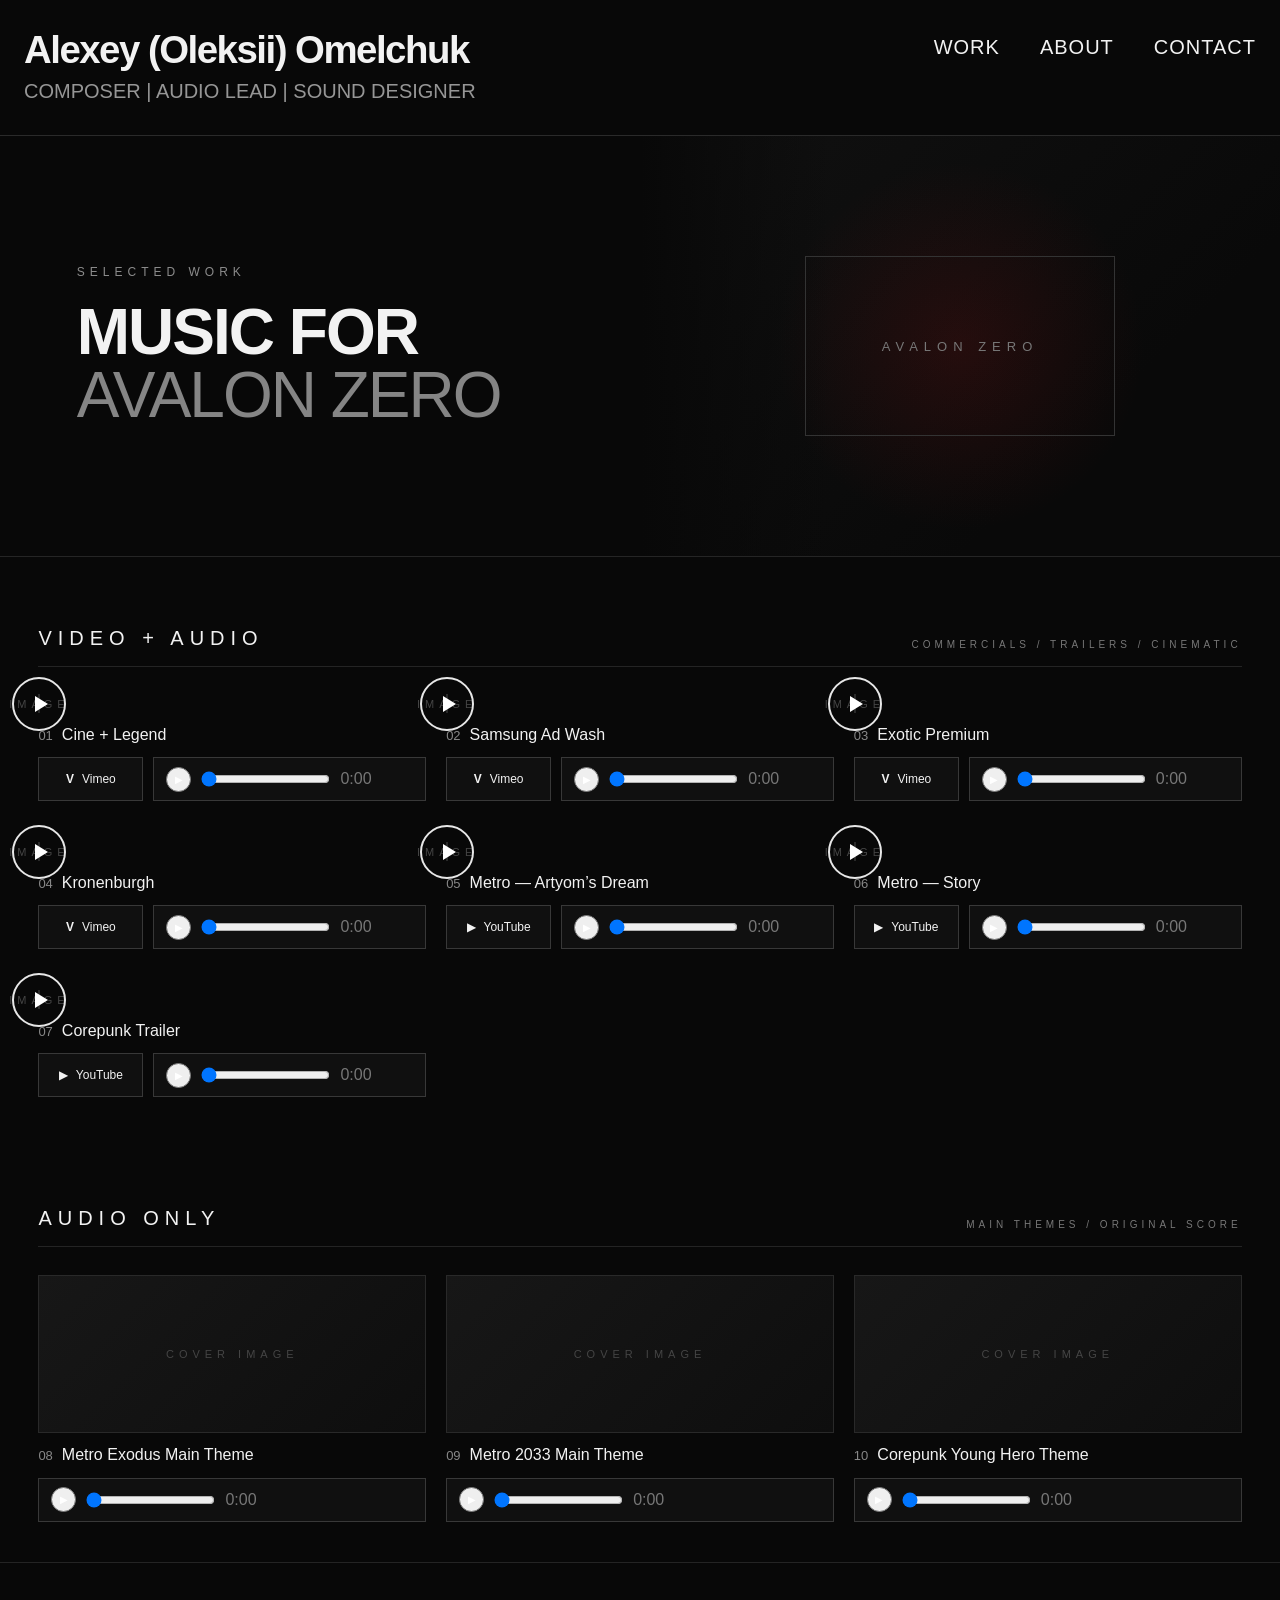
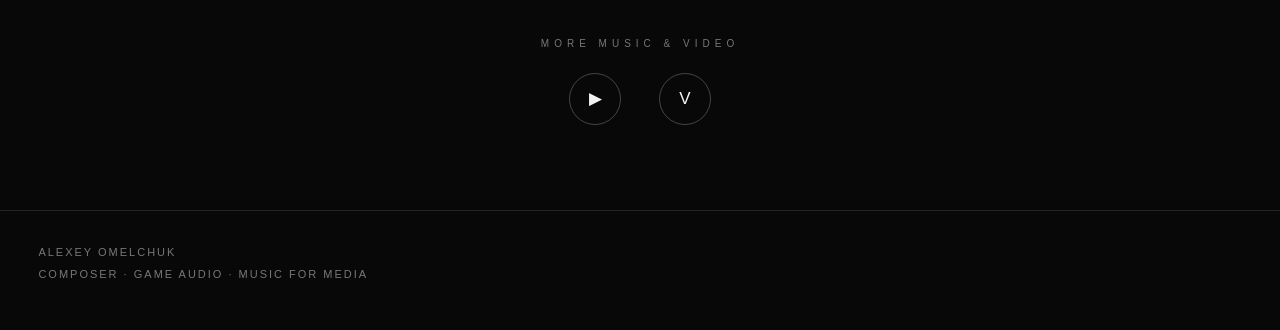
==== avalon.html @ 335d112b "Add footer styles to avalon.html" ====
<!DOCTYPE html>
<html lang="en">
<head>
  <meta charset="UTF-8">
  <meta name="viewport" content="width=device-width, initial-scale=1.0">

  <title>Music for Avalon Zero | Alexey (Oleksii) Omelchuk</title>

  <style>
    * {
      box-sizing: border-box;
      margin: 0;
      padding: 0;
    }

    body {
      background: #080808;
      color: #f2f2f2;
      font-family: Arial, Helvetica, sans-serif;
    }

    a {
      color: inherit;
      text-decoration: none;
    }

    /* HEADER */

    .site-header {
      min-height: 136px;
      padding: 28px 24px 24px;
      border-bottom: 1px solid #2a2a2a;
      display: flex;
      justify-content: space-between;
      align-items: flex-start;
    }

    .name {
      font-size: clamp(30px, 3vw, 48px);
      font-weight: 700;
      letter-spacing: -1.5px;
    }

    .role {
      margin-top: 8px;
      color: #969696;
      font-size: 20px;
    }

    .nav {
      display: flex;
      gap: 40px;
      padding-top: 8px;
      font-size: 20px;
      letter-spacing: 1px;
    }

    .nav a:hover {
      opacity: .65;
    }

    /* HERO */

    .hero {
      min-height: 420px;
      border-bottom: 1px solid #252525;
      display: grid;
      grid-template-columns: 1fr 1fr;
      position: relative;
      overflow: hidden;
    }

    .hero-copy {
      padding: 90px 6vw;
      display: flex;
      flex-direction: column;
      justify-content: center;
      z-index: 2;
    }

    .eyebrow {
      color: #8c8c8c;
      font-size: 12px;
      letter-spacing: 5px;
      margin-bottom: 22px;
      text-transform: uppercase;
    }

    .hero h1 {
      font-size: clamp(42px, 5vw, 76px);
      line-height: .98;
      letter-spacing: -2px;
      font-weight: 600;
    }

    .hero h1 span {
      color: #858585;
      font-weight: 400;
    }

    .hero-art {
      min-height: 420px;
      display: flex;
      align-items: center;
      justify-content: center;
      position: relative;
      background:
        radial-gradient(circle at center, rgba(130,20,20,.22), transparent 48%),
        linear-gradient(135deg, #111 0%, #090909 70%);
    }

    .hero-art::after {
      content: "";
      position: absolute;
      inset: 0;
      background: linear-gradient(90deg, #080808 0%, transparent 30%);
      pointer-events: none;
    }

    .logo-placeholder {
      position: relative;
      z-index: 2;
      width: 310px;
      height: 180px;
      border: 1px solid #333;
      display: flex;
      align-items: center;
      justify-content: center;
      color: #777;
      letter-spacing: 6px;
      font-size: 13px;
    }

    /* CONTENT */

    .section {
      padding: 70px 3vw 40px;
    }

    .section-heading {
      display: flex;
      justify-content: space-between;
      align-items: flex-end;
      margin-bottom: 28px;
      border-bottom: 1px solid #242424;
      padding-bottom: 16px;
    }

    .section-heading h2 {
      font-size: 20px;
      font-weight: 400;
      letter-spacing: 6px;
      text-transform: uppercase;
    }

    .section-heading span {
      color: #777;
      font-size: 10px;
      letter-spacing: 4px;
      text-transform: uppercase;
    }

    .grid {
      display: grid;
      grid-template-columns: repeat(3, minmax(0, 1fr));
      gap: 42px 20px;
    }

    .card {
      min-width: 0;
    }

    .thumb {
      aspect-ratio: 16 / 7;
      background:
        linear-gradient(135deg, #171717, #0e0e0e);
      border: 1px solid #292929;
      position: relative;
      overflow: hidden;
    }

    .thumb::before {
      content: "IMAGE";
      position: absolute;
      inset: 0;
      display: flex;
      align-items: center;
      justify-content: center;
      color: #454545;
      letter-spacing: 5px;
      font-size: 11px;
    }

    .play {
      width: 54px;
      height: 54px;
      border: 2px solid rgba(255,255,255,.9);
      border-radius: 50%;
      position: absolute;
      left: 50%;
      top: 50%;
      transform: translate(-50%, -50%);
      display: flex;
      align-items: center;
      justify-content: center;
      z-index: 2;
    }

    .play::after {
      content: "";
      border-left: 13px solid white;
      border-top: 8px solid transparent;
      border-bottom: 8px solid transparent;
      margin-left: 4px;
    }

    .card-title {
      margin-top: 13px;
      font-size: 16px;
      font-weight: 500;
    }

    .number {
      color: #888;
      margin-right: 9px;
      font-size: 13px;
    }

    .media-row {
      margin-top: 13px;
      display: grid;
      grid-template-columns: 105px 1fr;
      gap: 10px;
    }

    .video-button,
    .audio-player {
      height: 44px;
      border: 1px solid #383838;
      background: #101010;
      display: flex;
      align-items: center;
    }

    .video-button {
      justify-content: center;
      font-size: 12px;
      transition: .2s;
    }

    .video-button:hover {
      background: #181818;
    }

    .video-button.youtube::before {
      content: "▶";
      margin-right: 8px;
    }

    .video-button.vimeo::before {
      content: "V";
      margin-right: 8px;
      font-weight: 700;
    }

    .audio-player {
      padding: 0 12px;
      gap: 10px;
      color: #777;
    }

    .audio-play {
      width: 25px;
      height: 25px;
      border: 1px solid #777;
      border-radius: 50%;
      display: flex;
      align-items: center;
      justify-content: center;
      color: white;
      font-size: 10px;
      flex: 0 0 auto;
    }

    .audio-line {
      height: 2px;
      background: #3c3c3c;
      flex: 1;
    }

    /* AUDIO ONLY */

    .audio-grid .thumb {
      aspect-ratio: 16 / 6.5;
    }

    .audio-grid .thumb::before {
      content: "COVER IMAGE";
    }

    .audio-grid .audio-player {
      margin-top: 14px;
      width: 100%;
    }

    /* SOCIAL */

    .social {
      padding: 75px 20px 85px;
      text-align: center;
      border-top: 1px solid #242424;
    }

    .social-title {
      color: #777;
      text-transform: uppercase;
      letter-spacing: 5px;
      font-size: 10px;
      margin-bottom: 24px;
    }

    .social-icons {
      display: flex;
      justify-content: center;
      gap: 38px;
    }

    .social-icons a {
      width: 52px;
      height: 52px;
      border: 1px solid #444;
      border-radius: 50%;
      display: flex;
      justify-content: center;
      align-items: center;
      font-size: 17px;
      transition: .2s;
    }

    .social-icons a:hover {
      background: #eee;
      color: #080808;
    }

    /* FOOTER */

    footer {
      border-top: 1px solid #242424;
      padding: 30px 3vw 45px;
      display: flex;
      justify-content: space-between;
      color: #777;
      font-size: 11px;
      letter-spacing: 2px;
    }

    /* RESPONSIVE */

    @media (max-width: 900px) {
      .site-header {
        display: block;
      }

      .nav {
        margin-top: 25px;
        gap: 25px;
        font-size: 15px;
      }

      .hero {
        grid-template-columns: 1fr;
      }

      .hero-copy {
        padding: 70px 6vw 30px;
      }

      .hero-art {
        min-height: 260px;
      }

      .grid {
        grid-template-columns: repeat(2, 1fr);
      }
    }

    @media (max-width: 600px) {
      .role {
        font-size: 15px;
      }

      .nav {
        flex-wrap: wrap;
      }

      .grid {
        grid-template-columns: 1fr;
      }

      .section {
        padding-left: 20px;
        padding-right: 20px;
      }

      .section-heading span {
        display: none;
      }

      footer {
        display: block;
        line-height: 2;
      }
    }
        footer {
      display: block;
      line-height: 2;
    }

    }

/* СЮДИ ВСТАВЛЯЄМО НОВИЙ CSS */

</style>
</head>
  </style>
</head>

<body>

<header class="site-header">
  <div>
    <div class="name">Alexey (Oleksii) Omelchuk</div>
    <div class="role">COMPOSER | AUDIO LEAD | SOUND DESIGNER</div>
  </div>

  <nav class="nav">
    <a href="index.html">WORK</a>
    <a href="index.html#about">ABOUT</a>
    <a href="contact.html">CONTACT</a>
  </nav>
</header>


<section class="hero">

  <div class="hero-copy">
    <div class="eyebrow">Selected Work</div>

    <h1>
      MUSIC FOR<br>
      <span>AVALON ZERO</span>
    </h1>
  </div>

  <div class="hero-art">
    <!-- Later we will replace this with the real Avalon Zero logo -->
    <div class="logo-placeholder">
      AVALON ZERO
    </div>
  </div>

</section>

<!-- VIDEO + AUDIO -->

<section class="section">

  <div class="section-heading">
    <h2>Video + Audio</h2>
    <span>Commercials / Trailers / Cinematic</span>
  </div>

  <div class="grid">

    <!-- 01 CINE + LEGEND -->
    <article class="card">
      <a class="thumb video-thumb"
         href="https://vimeo.com/1217267365"
         target="_blank"
         rel="noopener">
        <div class="play"></div>
      </a>

      <div class="card-title">
        <span class="number">01</span>Cine + Legend
      </div>

      <div class="media-row">
        <a class="video-button vimeo"
           href="https://vimeo.com/1217267365"
           target="_blank"
           rel="noopener">Vimeo</a>

        <div class="audio-player">
          <button class="audio-play" type="button">▶</button>
          <input class="audio-progress" type="range" min="0" max="100" value="0">
          <span class="audio-time">0:00</span>
          <audio preload="metadata" src="audio/avalon/01.track_cine.mp3"></audio>
        </div>
      </div>
    </article>


    <!-- 02 SAMSUNG -->
    <article class="card">
      <a class="thumb video-thumb"
         href="https://vimeo.com/1217275455"
         target="_blank"
         rel="noopener">
        <div class="play"></div>
      </a>

      <div class="card-title">
        <span class="number">02</span>Samsung Ad Wash
      </div>

      <div class="media-row">
        <a class="video-button vimeo"
           href="https://vimeo.com/1217275455"
           target="_blank"
           rel="noopener">Vimeo</a>

        <div class="audio-player">
          <button class="audio-play" type="button">▶</button>
          <input class="audio-progress" type="range" min="0" max="100" value="0">
          <span class="audio-time">0:00</span>
          <audio preload="metadata" src="audio/avalon/02.track_samsung.mp3"></audio>
        </div>
      </div>
    </article>


    <!-- 03 EXOTIC PREMIUM -->
    <article class="card">
      <a class="thumb video-thumb"
         href="https://vimeo.com/1217243130"
         target="_blank"
         rel="noopener">
        <div class="play"></div>
      </a>

      <div class="card-title">
        <span class="number">03</span>Exotic Premium
      </div>

      <div class="media-row">
        <a class="video-button vimeo"
           href="https://vimeo.com/1217243130"
           target="_blank"
           rel="noopener">Vimeo</a>

        <div class="audio-player">
          <button class="audio-play" type="button">▶</button>
          <input class="audio-progress" type="range" min="0" max="100" value="0">
          <span class="audio-time">0:00</span>
          <audio preload="metadata" src="audio/avalon/03.track_exotic.mp3"></audio>
        </div>
      </div>
    </article>


    <!-- 04 KRONENBURGH -->
    <article class="card">
      <a class="thumb video-thumb"
         href="https://vimeo.com/1217111964"
         target="_blank"
         rel="noopener">
        <div class="play"></div>
      </a>

      <div class="card-title">
        <span class="number">04</span>Kronenburgh
      </div>

      <div class="media-row">
        <a class="video-button vimeo"
           href="https://vimeo.com/1217111964"
           target="_blank"
           rel="noopener">Vimeo</a>

        <div class="audio-player">
          <button class="audio-play" type="button">▶</button>
          <input class="audio-progress" type="range" min="0" max="100" value="0">
          <span class="audio-time">0:00</span>
          <audio preload="metadata" src="audio/avalon/04.track_kronenburgh.mp3"></audio>
        </div>
      </div>
    </article>


    <!-- 05 ARTYOM'S DREAM -->
    <article class="card">
      <a class="thumb video-thumb"
         href="https://youtu.be/Mn10KuNiDJM"
         target="_blank"
         rel="noopener">
        <div class="play"></div>
      </a>

      <div class="card-title">
        <span class="number">05</span>Metro — Artyom’s Dream
      </div>

      <div class="media-row">
        <a class="video-button youtube"
           href="https://youtu.be/Mn10KuNiDJM"
           target="_blank"
           rel="noopener">YouTube</a>

        <div class="audio-player">
          <button class="audio-play" type="button">▶</button>
          <input class="audio-progress" type="range" min="0" max="100" value="0">
          <span class="audio-time">0:00</span>
          <audio preload="metadata" src="audio/avalon/05.track_atryom.mp3"></audio>
        </div>
      </div>
    </article>


    <!-- 06 METRO STORY -->
    <article class="card">
      <a class="thumb video-thumb"
         href="https://youtu.be/ITsyel3oxEQ"
         target="_blank"
         rel="noopener">
        <div class="play"></div>
      </a>

      <div class="card-title">
        <span class="number">06</span>Metro — Story
      </div>

      <div class="media-row">
        <a class="video-button youtube"
           href="https://youtu.be/ITsyel3oxEQ"
           target="_blank"
           rel="noopener">YouTube</a>

        <div class="audio-player">
          <button class="audio-play" type="button">▶</button>
          <input class="audio-progress" type="range" min="0" max="100" value="0">
          <span class="audio-time">0:00</span>
          <audio preload="metadata" src="audio/avalon/06.track_metro_story.mp3"></audio>
        </div>
      </div>
    </article>


    <!-- 07 COREPUNK TRAILER -->
    <article class="card">
      <a class="thumb video-thumb"
         href="https://youtu.be/YfU1oCasTOw"
         target="_blank"
         rel="noopener">
        <div class="play"></div>
      </a>

      <div class="card-title">
        <span class="number">07</span>Corepunk Trailer
      </div>

      <div class="media-row">
        <a class="video-button youtube"
           href="https://youtu.be/YfU1oCasTOw"
           target="_blank"
           rel="noopener">YouTube</a>

        <div class="audio-player">
          <button class="audio-play" type="button">▶</button>
          <input class="audio-progress" type="range" min="0" max="100" value="0">
          <span class="audio-time">0:00</span>
          <audio preload="metadata" src="audio/avalon/07.track_corepunk_trailer.mp3"></audio>
        </div>
      </div>
    </article>

  </div>
</section>


<!-- AUDIO ONLY -->

<section class="section">

  <div class="section-heading">
    <h2>Audio Only</h2>
    <span>Main Themes / Original Score</span>
  </div>

  <div class="grid audio-grid">

    <!-- 08 -->
    <article class="card">
      <div class="thumb"></div>

      <div class="card-title">
        <span class="number">08</span>Metro Exodus Main Theme
      </div>

      <div class="audio-player">
        <button class="audio-play" type="button">▶</button>
        <input class="audio-progress" type="range" min="0" max="100" value="0">
        <span class="audio-time">0:00</span>
        <audio preload="metadata" src="audio/avalon/08.track_exodus.mp3"></audio>
      </div>
    </article>


    <!-- 09 -->
    <article class="card">
      <div class="thumb"></div>

      <div class="card-title">
        <span class="number">09</span>Metro 2033 Main Theme
      </div>

      <div class="audio-player">
        <button class="audio-play" type="button">▶</button>
        <input class="audio-progress" type="range" min="0" max="100" value="0">
        <span class="audio-time">0:00</span>
        <audio preload="metadata" src="audio/avalon/09.track_2033.mp3"></audio>
      </div>
    </article>


    <!-- 10 -->
    <article class="card">
      <div class="thumb"></div>

      <div class="card-title">
        <span class="number">10</span>Corepunk Young Hero Theme
      </div>

      <div class="audio-player">
        <button class="audio-play" type="button">▶</button>
        <input class="audio-progress" type="range" min="0" max="100" value="0">
        <span class="audio-time">0:00</span>
        <audio preload="metadata" src="audio/avalon/10.track_theme.mp3"></audio>
      </div>
    </article>

  </div>
</section>
  
<!-- YOUTUBE + VIMEO -->

<section class="social">

  <div class="social-title">
    More Music & Video
  </div>

  <div class="social-icons">

    <!-- Later replace # with Alexey's YouTube URL -->
    <a href="#" aria-label="YouTube" title="YouTube">
      ▶
    </a>

    <!-- Later replace # with Alexey's Vimeo URL -->
    <a href="#" aria-label="Vimeo" title="Vimeo">
      V
    </a>

  </div>

</section>


<footer>
  <div>ALEXEY OMELCHUK</div>
  <div>COMPOSER · GAME AUDIO · MUSIC FOR MEDIA</div>
</footer>

</body>
</html>
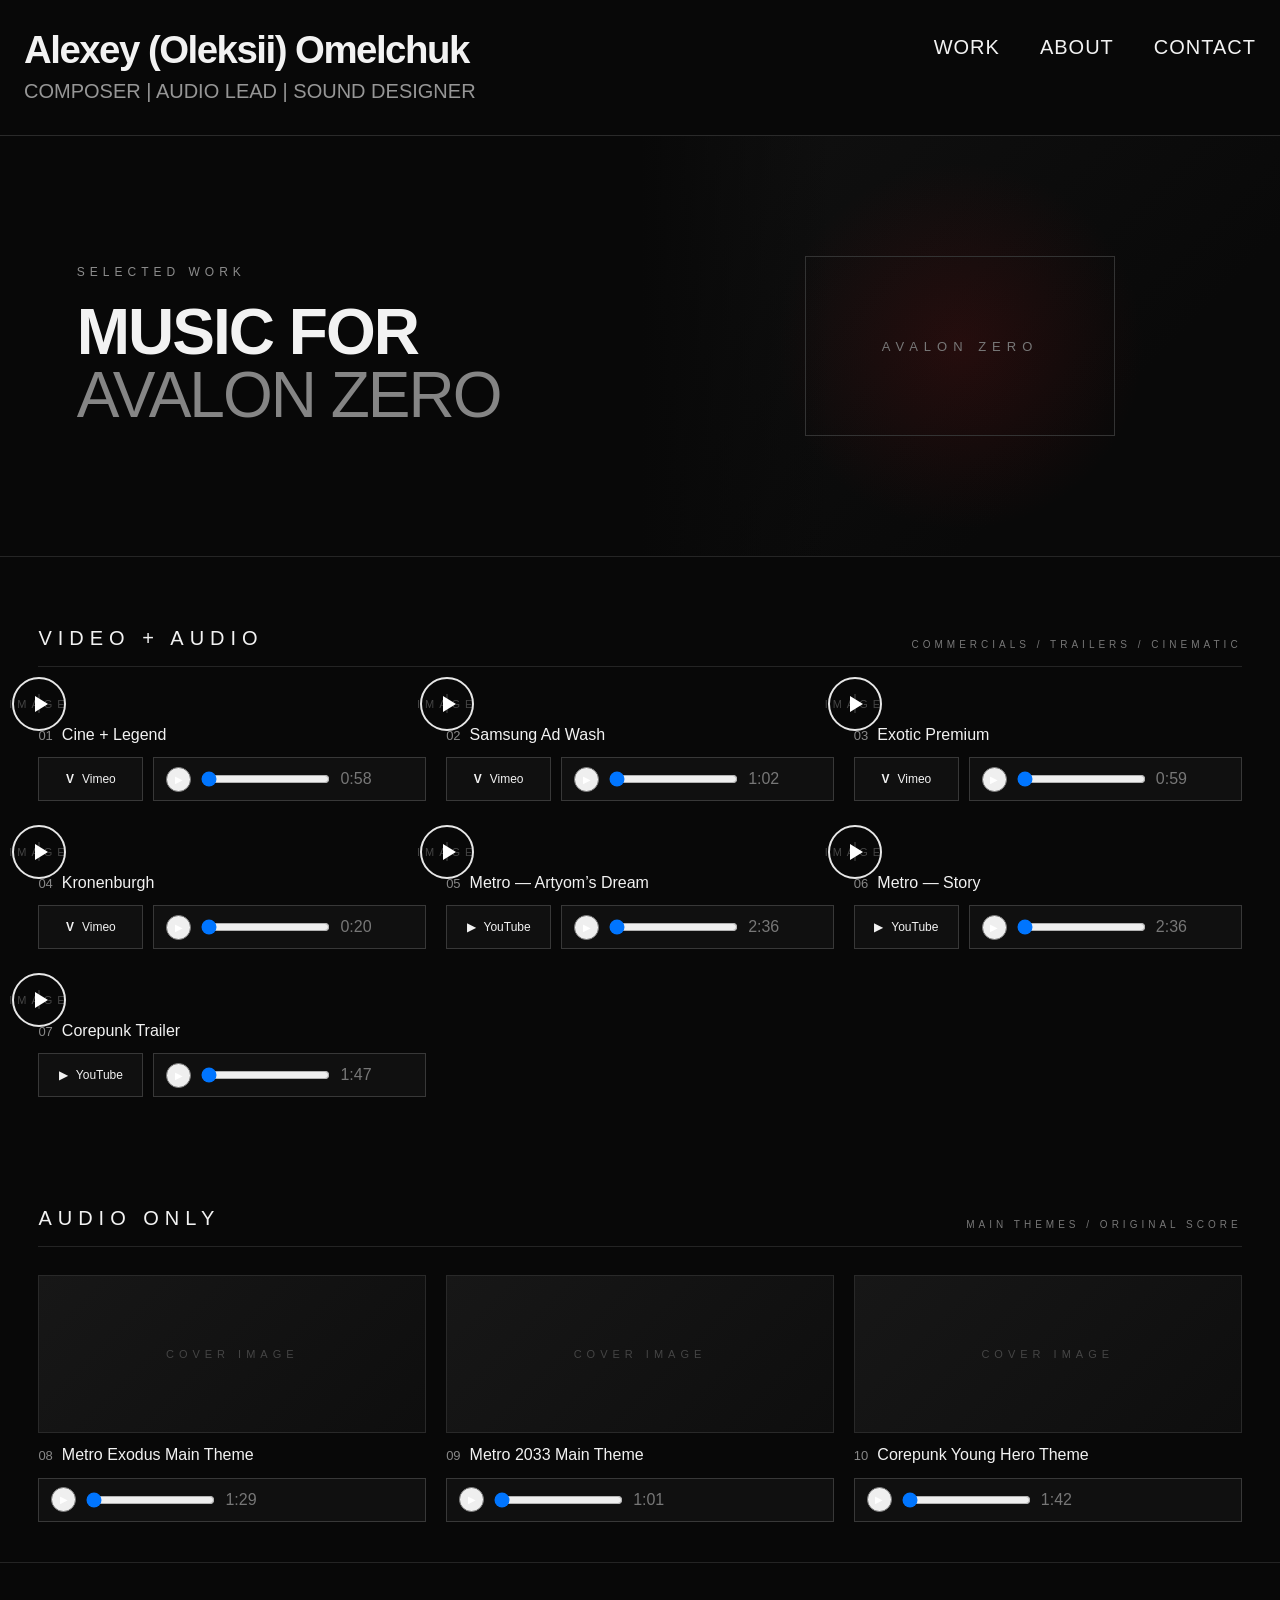
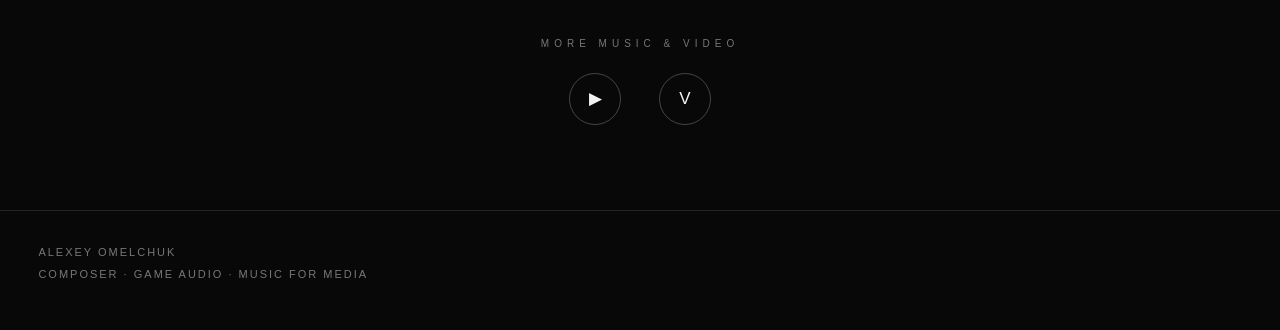
==== commit 758ce1ad: "Update avalon.html" ====
--- a/avalon.html
+++ b/avalon.html
@@ -771,6 +771,64 @@
   <div>ALEXEY OMELCHUK</div>
   <div>COMPOSER · GAME AUDIO · MUSIC FOR MEDIA</div>
 </footer>
-
+<script>
+document.querySelectorAll('.audio-player').forEach(player => {
+  const audio = player.querySelector('audio');
+  const button = player.querySelector('.audio-play');
+  const progress = player.querySelector('.audio-progress');
+  const time = player.querySelector('.audio-time');
+
+  function formatTime(seconds) {
+    if (!Number.isFinite(seconds)) return '0:00';
+
+    const minutes = Math.floor(seconds / 60);
+    const secs = Math.floor(seconds % 60);
+
+    return minutes + ':' + String(secs).padStart(2, '0');
+  }
+
+  audio.addEventListener('loadedmetadata', () => {
+    time.textContent = formatTime(audio.duration);
+  });
+
+  button.addEventListener('click', () => {
+    document.querySelectorAll('audio').forEach(otherAudio => {
+      if (otherAudio !== audio) {
+        otherAudio.pause();
+
+        const otherPlayer = otherAudio.closest('.audio-player');
+        const otherButton = otherPlayer.querySelector('.audio-play');
+
+        otherButton.textContent = '▶';
+      }
+    });
+
+    if (audio.paused) {
+      audio.play();
+      button.textContent = '❚❚';
+    } else {
+      audio.pause();
+      button.textContent = '▶';
+    }
+  });
+
+  audio.addEventListener('timeupdate', () => {
+    if (audio.duration) {
+      progress.value = (audio.currentTime / audio.duration) * 100;
+    }
+  });
+
+  progress.addEventListener('input', () => {
+    if (audio.duration) {
+      audio.currentTime = (progress.value / 100) * audio.duration;
+    }
+  });
+
+  audio.addEventListener('ended', () => {
+    button.textContent = '▶';
+    progress.value = 0;
+  });
+});
+</script>
 </body>
 </html>
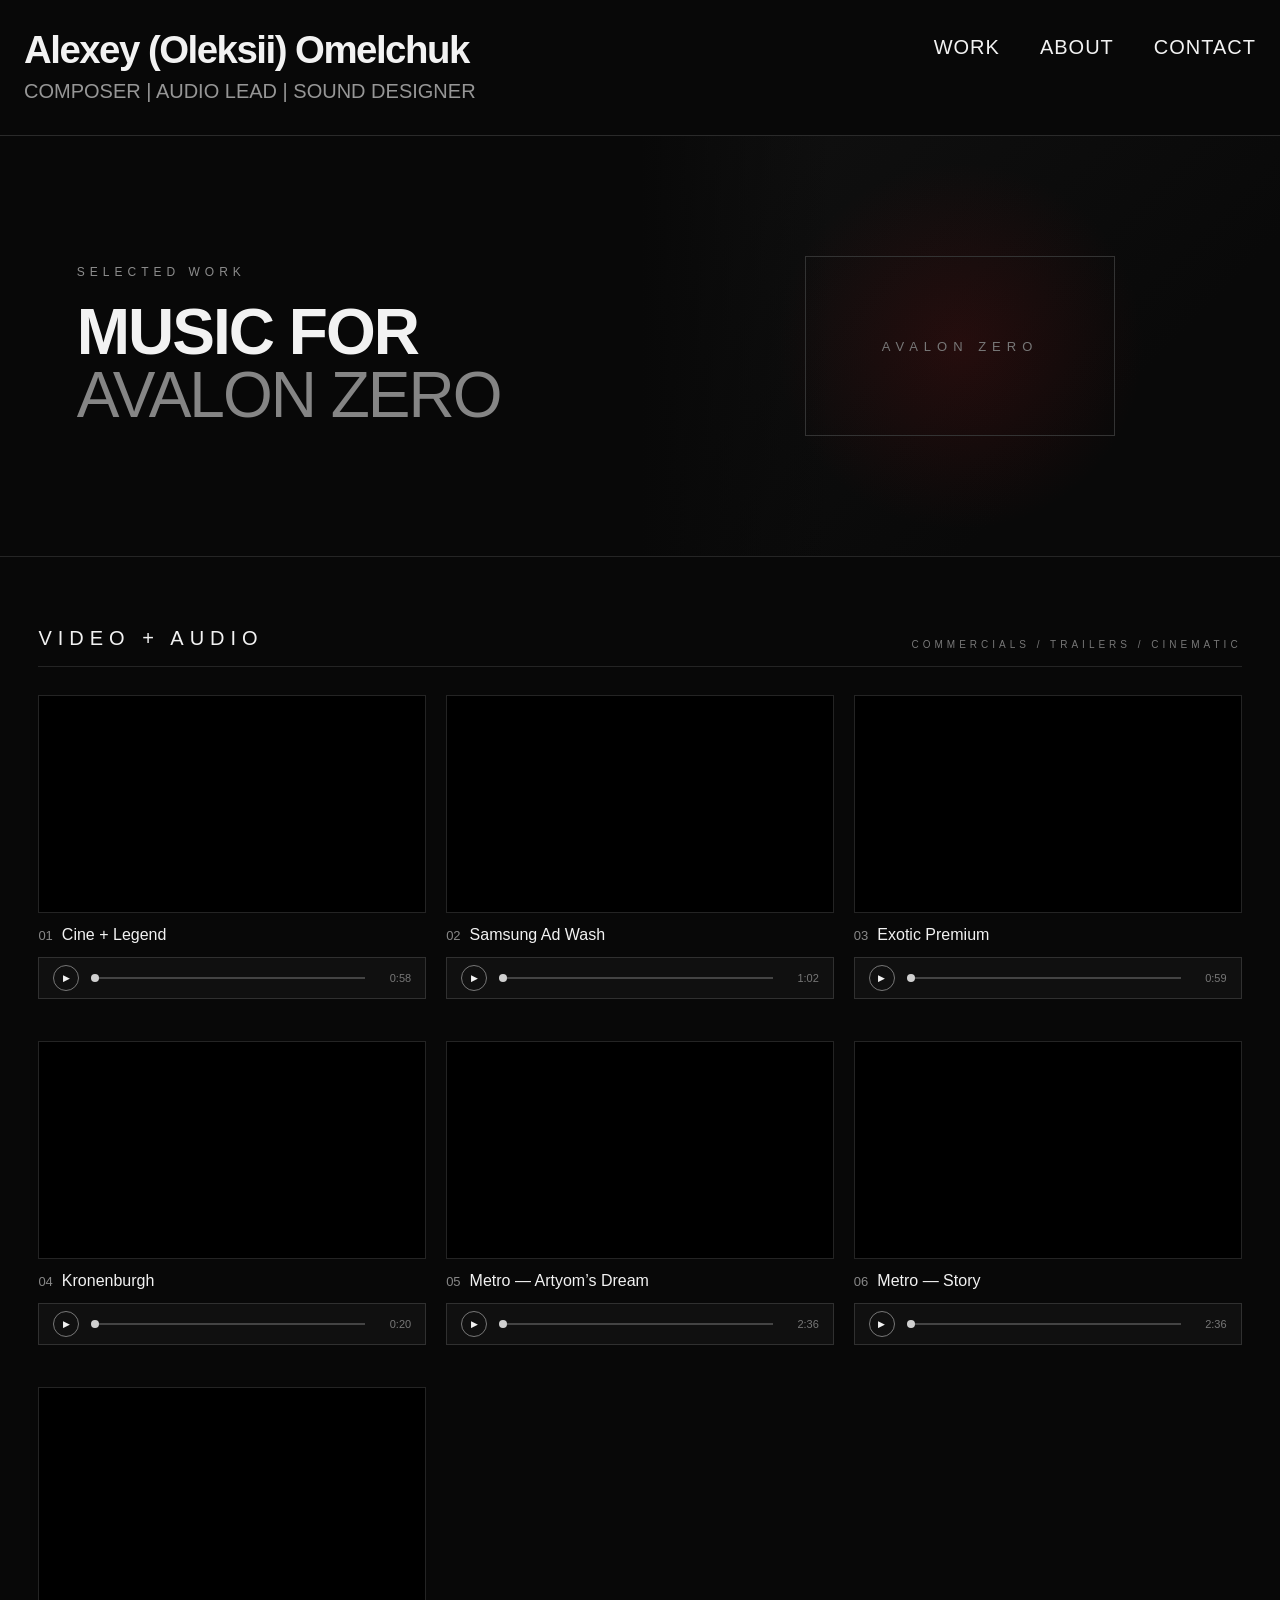
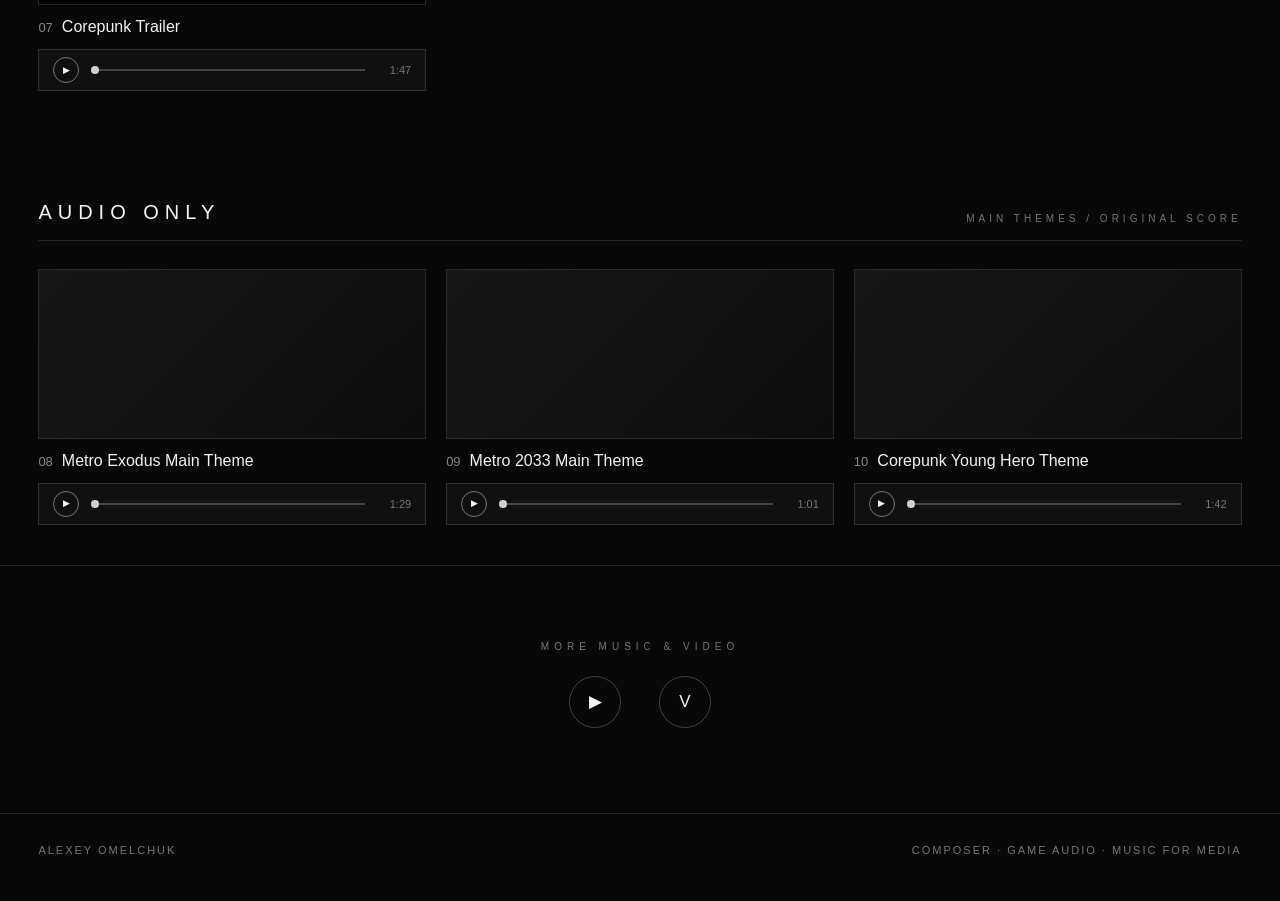
==== commit 7ebc9992: "Update avalon.html" ====
--- a/avalon.html
+++ b/avalon.html
@@ -405,23 +405,120 @@
       .section-heading span {
         display: none;
       }
-
-      footer {
-        display: block;
-        line-height: 2;
-      }
-    }
         footer {
       display: block;
       line-height: 2;
     }
-
-    }
-
-/* СЮДИ ВСТАВЛЯЄМО НОВИЙ CSS */
-
-</style>
-</head>
+    }
+    /* AVALON MEDIA */
+
+.video-frame {
+  width: 100%;
+  aspect-ratio: 16 / 9;
+  background: #000;
+  overflow: hidden;
+  border: 1px solid #242424;
+}
+
+.video-frame iframe {
+  width: 100%;
+  height: 100%;
+  display: block;
+  border: 0;
+}
+
+/* AUDIO PLAYER */
+
+.audio-player {
+  width: 100%;
+  height: 42px;
+  margin-top: 13px;
+  padding: 0 14px;
+  display: flex;
+  align-items: center;
+  gap: 12px;
+  background: #101010;
+  border: 1px solid #303030;
+}
+
+.audio-play {
+  appearance: none;
+  -webkit-appearance: none;
+  width: 26px;
+  height: 26px;
+  padding: 0;
+  border: 1px solid #777;
+  border-radius: 50%;
+  background: transparent;
+  color: #f2f2f2;
+  font-family: Arial, Helvetica, sans-serif;
+  font-size: 9px;
+  line-height: 1;
+  cursor: pointer;
+  flex: 0 0 26px;
+}
+
+.audio-progress {
+  appearance: none;
+  -webkit-appearance: none;
+  flex: 1;
+  min-width: 0;
+  height: 2px;
+  background: #444;
+  border: 0;
+  outline: none;
+  cursor: pointer;
+}
+
+.audio-progress::-webkit-slider-runnable-track {
+  height: 2px;
+  background: #444;
+}
+
+.audio-progress::-webkit-slider-thumb {
+  appearance: none;
+  -webkit-appearance: none;
+  width: 8px;
+  height: 8px;
+  margin-top: -3px;
+  border-radius: 50%;
+  background: #d0d0d0;
+  border: 0;
+}
+
+.audio-progress::-moz-range-track {
+  height: 2px;
+  background: #444;
+  border: 0;
+}
+
+.audio-progress::-moz-range-thumb {
+  width: 8px;
+  height: 8px;
+  border-radius: 50%;
+  background: #d0d0d0;
+  border: 0;
+}
+
+.audio-time {
+  min-width: 34px;
+  color: #777;
+  font-size: 11px;
+  text-align: right;
+}
+
+/* AUDIO ONLY PLACEHOLDERS */
+
+.audio-cover {
+  width: 100%;
+  aspect-ratio: 16 / 7;
+  background: linear-gradient(135deg, #171717, #0d0d0d);
+  border: 1px solid #292929;
+}
+
+.audio-card .audio-player {
+  margin-top: 13px;
+}
   </style>
 </head>
 
@@ -462,7 +559,6 @@
 </section>
 
 <!-- VIDEO + AUDIO -->
-
 <section class="section">
 
   <div class="section-heading">
@@ -474,203 +570,168 @@
 
     <!-- 01 CINE + LEGEND -->
     <article class="card">
-      <a class="thumb video-thumb"
-         href="https://vimeo.com/1217267365"
-         target="_blank"
-         rel="noopener">
-        <div class="play"></div>
-      </a>
+      <div class="video-frame">
+        <iframe
+          src="https://player.vimeo.com/video/1217267365"
+          title="Cine + Legend"
+          allow="autoplay; fullscreen; picture-in-picture"
+          allowfullscreen>
+        </iframe>
+      </div>
 
       <div class="card-title">
         <span class="number">01</span>Cine + Legend
       </div>
 
-      <div class="media-row">
-        <a class="video-button vimeo"
-           href="https://vimeo.com/1217267365"
-           target="_blank"
-           rel="noopener">Vimeo</a>
-
-        <div class="audio-player">
-          <button class="audio-play" type="button">▶</button>
-          <input class="audio-progress" type="range" min="0" max="100" value="0">
-          <span class="audio-time">0:00</span>
-          <audio preload="metadata" src="audio/avalon/01.track_cine.mp3"></audio>
-        </div>
+      <div class="audio-player">
+        <button class="audio-play" type="button">▶</button>
+        <input class="audio-progress" type="range" min="0" max="100" value="0">
+        <span class="audio-time">0:00</span>
+        <audio preload="metadata" src="audio/avalon/01.track_cine.mp3"></audio>
       </div>
     </article>
 
 
     <!-- 02 SAMSUNG -->
     <article class="card">
-      <a class="thumb video-thumb"
-         href="https://vimeo.com/1217275455"
-         target="_blank"
-         rel="noopener">
-        <div class="play"></div>
-      </a>
+      <div class="video-frame">
+        <iframe
+          src="https://player.vimeo.com/video/1217275455"
+          title="Samsung Ad Wash"
+          allow="autoplay; fullscreen; picture-in-picture"
+          allowfullscreen>
+        </iframe>
+      </div>
 
       <div class="card-title">
         <span class="number">02</span>Samsung Ad Wash
       </div>
 
-      <div class="media-row">
-        <a class="video-button vimeo"
-           href="https://vimeo.com/1217275455"
-           target="_blank"
-           rel="noopener">Vimeo</a>
-
-        <div class="audio-player">
-          <button class="audio-play" type="button">▶</button>
-          <input class="audio-progress" type="range" min="0" max="100" value="0">
-          <span class="audio-time">0:00</span>
-          <audio preload="metadata" src="audio/avalon/02.track_samsung.mp3"></audio>
-        </div>
+      <div class="audio-player">
+        <button class="audio-play" type="button">▶</button>
+        <input class="audio-progress" type="range" min="0" max="100" value="0">
+        <span class="audio-time">0:00</span>
+        <audio preload="metadata" src="audio/avalon/02.track_samsung.mp3"></audio>
       </div>
     </article>
 
 
     <!-- 03 EXOTIC PREMIUM -->
     <article class="card">
-      <a class="thumb video-thumb"
-         href="https://vimeo.com/1217243130"
-         target="_blank"
-         rel="noopener">
-        <div class="play"></div>
-      </a>
+      <div class="video-frame">
+        <iframe
+          src="https://player.vimeo.com/video/1217243130"
+          title="Exotic Premium"
+          allow="autoplay; fullscreen; picture-in-picture"
+          allowfullscreen>
+        </iframe>
+      </div>
 
       <div class="card-title">
         <span class="number">03</span>Exotic Premium
       </div>
 
-      <div class="media-row">
-        <a class="video-button vimeo"
-           href="https://vimeo.com/1217243130"
-           target="_blank"
-           rel="noopener">Vimeo</a>
-
-        <div class="audio-player">
-          <button class="audio-play" type="button">▶</button>
-          <input class="audio-progress" type="range" min="0" max="100" value="0">
-          <span class="audio-time">0:00</span>
-          <audio preload="metadata" src="audio/avalon/03.track_exotic.mp3"></audio>
-        </div>
+      <div class="audio-player">
+        <button class="audio-play" type="button">▶</button>
+        <input class="audio-progress" type="range" min="0" max="100" value="0">
+        <span class="audio-time">0:00</span>
+        <audio preload="metadata" src="audio/avalon/03.track_exotic.mp3"></audio>
       </div>
     </article>
 
 
     <!-- 04 KRONENBURGH -->
     <article class="card">
-      <a class="thumb video-thumb"
-         href="https://vimeo.com/1217111964"
-         target="_blank"
-         rel="noopener">
-        <div class="play"></div>
-      </a>
+      <div class="video-frame">
+        <iframe
+          src="https://player.vimeo.com/video/1217111964"
+          title="Kronenburgh"
+          allow="autoplay; fullscreen; picture-in-picture"
+          allowfullscreen>
+        </iframe>
+      </div>
 
       <div class="card-title">
         <span class="number">04</span>Kronenburgh
       </div>
 
-      <div class="media-row">
-        <a class="video-button vimeo"
-           href="https://vimeo.com/1217111964"
-           target="_blank"
-           rel="noopener">Vimeo</a>
-
-        <div class="audio-player">
-          <button class="audio-play" type="button">▶</button>
-          <input class="audio-progress" type="range" min="0" max="100" value="0">
-          <span class="audio-time">0:00</span>
-          <audio preload="metadata" src="audio/avalon/04.track_kronenburgh.mp3"></audio>
-        </div>
+      <div class="audio-player">
+        <button class="audio-play" type="button">▶</button>
+        <input class="audio-progress" type="range" min="0" max="100" value="0">
+        <span class="audio-time">0:00</span>
+        <audio preload="metadata" src="audio/avalon/04.track_kronenburgh.mp3"></audio>
       </div>
     </article>
 
 
     <!-- 05 ARTYOM'S DREAM -->
     <article class="card">
-      <a class="thumb video-thumb"
-         href="https://youtu.be/Mn10KuNiDJM"
-         target="_blank"
-         rel="noopener">
-        <div class="play"></div>
-      </a>
+      <div class="video-frame">
+        <iframe
+          src="https://www.youtube.com/embed/Mn10KuNiDJM"
+          title="Metro — Artyom’s Dream"
+          allow="accelerometer; autoplay; clipboard-write; encrypted-media; gyroscope; picture-in-picture"
+          allowfullscreen>
+        </iframe>
+      </div>
 
       <div class="card-title">
         <span class="number">05</span>Metro — Artyom’s Dream
       </div>
 
-      <div class="media-row">
-        <a class="video-button youtube"
-           href="https://youtu.be/Mn10KuNiDJM"
-           target="_blank"
-           rel="noopener">YouTube</a>
-
-        <div class="audio-player">
-          <button class="audio-play" type="button">▶</button>
-          <input class="audio-progress" type="range" min="0" max="100" value="0">
-          <span class="audio-time">0:00</span>
-          <audio preload="metadata" src="audio/avalon/05.track_atryom.mp3"></audio>
-        </div>
+      <div class="audio-player">
+        <button class="audio-play" type="button">▶</button>
+        <input class="audio-progress" type="range" min="0" max="100" value="0">
+        <span class="audio-time">0:00</span>
+        <audio preload="metadata" src="audio/avalon/05.track_atryom.mp3"></audio>
       </div>
     </article>
 
 
     <!-- 06 METRO STORY -->
     <article class="card">
-      <a class="thumb video-thumb"
-         href="https://youtu.be/ITsyel3oxEQ"
-         target="_blank"
-         rel="noopener">
-        <div class="play"></div>
-      </a>
+      <div class="video-frame">
+        <iframe
+          src="https://www.youtube.com/embed/ITsyel3oxEQ"
+          title="Metro — Story"
+          allow="accelerometer; autoplay; clipboard-write; encrypted-media; gyroscope; picture-in-picture"
+          allowfullscreen>
+        </iframe>
+      </div>
 
       <div class="card-title">
         <span class="number">06</span>Metro — Story
       </div>
 
-      <div class="media-row">
-        <a class="video-button youtube"
-           href="https://youtu.be/ITsyel3oxEQ"
-           target="_blank"
-           rel="noopener">YouTube</a>
-
-        <div class="audio-player">
-          <button class="audio-play" type="button">▶</button>
-          <input class="audio-progress" type="range" min="0" max="100" value="0">
-          <span class="audio-time">0:00</span>
-          <audio preload="metadata" src="audio/avalon/06.track_metro_story.mp3"></audio>
-        </div>
+      <div class="audio-player">
+        <button class="audio-play" type="button">▶</button>
+        <input class="audio-progress" type="range" min="0" max="100" value="0">
+        <span class="audio-time">0:00</span>
+        <audio preload="metadata" src="audio/avalon/06.track_metro_story.mp3"></audio>
       </div>
     </article>
 
 
     <!-- 07 COREPUNK TRAILER -->
     <article class="card">
-      <a class="thumb video-thumb"
-         href="https://youtu.be/YfU1oCasTOw"
-         target="_blank"
-         rel="noopener">
-        <div class="play"></div>
-      </a>
+      <div class="video-frame">
+        <iframe
+          src="https://www.youtube.com/embed/YfU1oCasTOw"
+          title="Corepunk Trailer"
+          allow="accelerometer; autoplay; clipboard-write; encrypted-media; gyroscope; picture-in-picture"
+          allowfullscreen>
+        </iframe>
+      </div>
 
       <div class="card-title">
         <span class="number">07</span>Corepunk Trailer
       </div>
 
-      <div class="media-row">
-        <a class="video-button youtube"
-           href="https://youtu.be/YfU1oCasTOw"
-           target="_blank"
-           rel="noopener">YouTube</a>
-
-        <div class="audio-player">
-          <button class="audio-play" type="button">▶</button>
-          <input class="audio-progress" type="range" min="0" max="100" value="0">
-          <span class="audio-time">0:00</span>
-          <audio preload="metadata" src="audio/avalon/07.track_corepunk_trailer.mp3"></audio>
-        </div>
+      <div class="audio-player">
+        <button class="audio-play" type="button">▶</button>
+        <input class="audio-progress" type="range" min="0" max="100" value="0">
+        <span class="audio-time">0:00</span>
+        <audio preload="metadata" src="audio/avalon/07.track_corepunk_trailer.mp3"></audio>
       </div>
     </article>
 
@@ -689,9 +750,9 @@
 
   <div class="grid audio-grid">
 
-    <!-- 08 -->
-    <article class="card">
-      <div class="thumb"></div>
+    <!-- 08 METRO EXODUS -->
+    <article class="card audio-card">
+      <div class="audio-cover"></div>
 
       <div class="card-title">
         <span class="number">08</span>Metro Exodus Main Theme
@@ -706,9 +767,9 @@
     </article>
 
 
-    <!-- 09 -->
-    <article class="card">
-      <div class="thumb"></div>
+    <!-- 09 METRO 2033 -->
+    <article class="card audio-card">
+      <div class="audio-cover"></div>
 
       <div class="card-title">
         <span class="number">09</span>Metro 2033 Main Theme
@@ -723,9 +784,9 @@
     </article>
 
 
-    <!-- 10 -->
-    <article class="card">
-      <div class="thumb"></div>
+    <!-- 10 COREPUNK -->
+    <article class="card audio-card">
+      <div class="audio-cover"></div>
 
       <div class="card-title">
         <span class="number">10</span>Corepunk Young Hero Theme
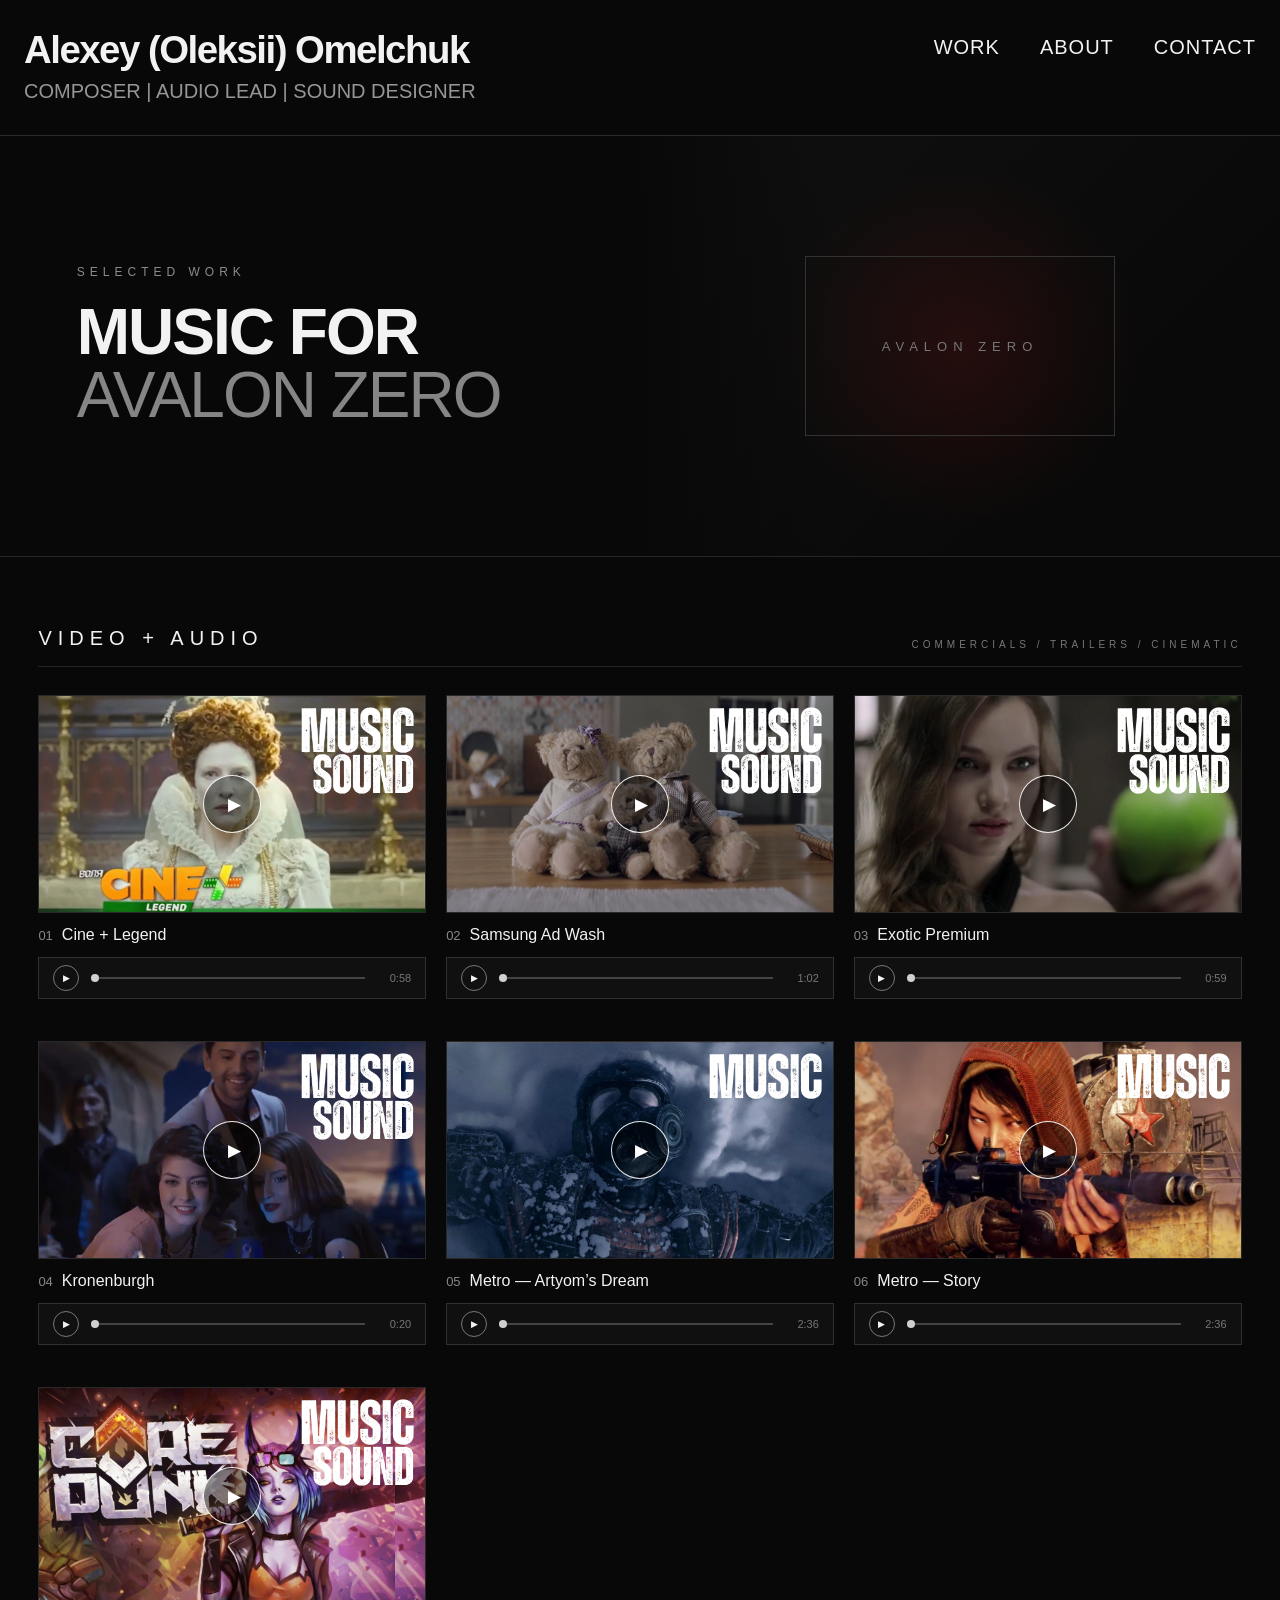
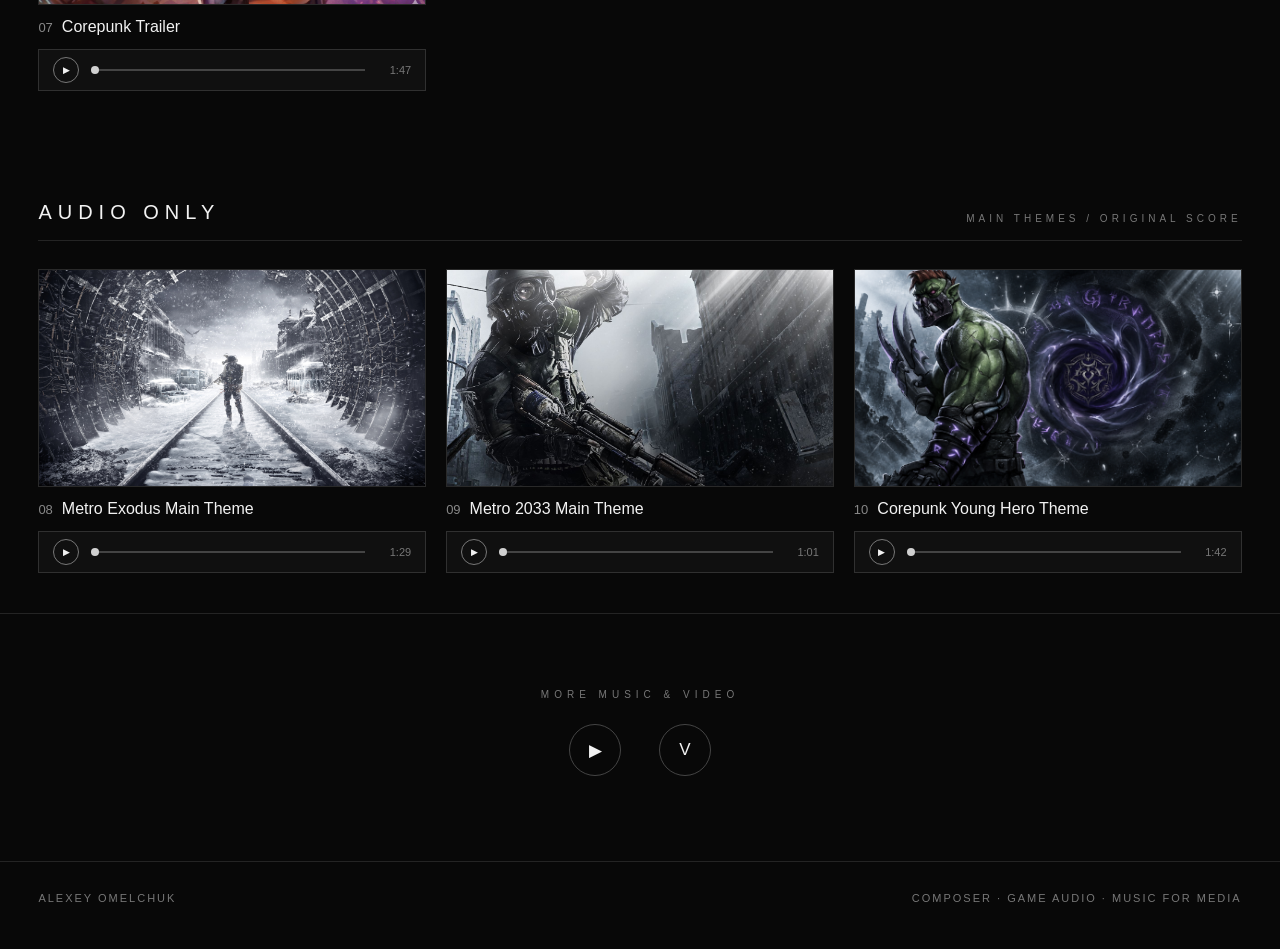
==== commit af7c7a7a: "Update avalon.html" ====
--- a/avalon.html
+++ b/avalon.html
@@ -519,6 +519,83 @@
 .audio-card .audio-player {
   margin-top: 13px;
 }
+  /* VIDEO POSTERS */
+
+.video-poster {
+  position: relative;
+  width: 100%;
+  aspect-ratio: 16 / 9;
+  overflow: hidden;
+  background: #000;
+  border: 1px solid #292929;
+  cursor: pointer;
+}
+
+.video-poster img {
+  width: 100%;
+  height: 100%;
+  display: block;
+  object-fit: cover;
+}
+
+.video-poster iframe {
+  position: absolute;
+  inset: 0;
+  width: 100%;
+  height: 100%;
+  border: 0;
+  display: block;
+}
+
+.poster-play {
+  position: absolute;
+  left: 50%;
+  top: 50%;
+  transform: translate(-50%, -50%);
+
+  width: 58px;
+  height: 58px;
+
+  border: 1.5px solid rgba(255,255,255,.9);
+  border-radius: 50%;
+
+  background: rgba(0,0,0,.42);
+  color: white;
+
+  display: flex;
+  align-items: center;
+  justify-content: center;
+
+  padding: 0 0 0 4px;
+  font-size: 17px;
+  line-height: 1;
+
+  cursor: pointer;
+  transition: .2s ease;
+}
+
+.video-poster:hover .poster-play {
+  transform: translate(-50%, -50%) scale(1.08);
+  background: rgba(0,0,0,.65);
+}
+
+
+/* AUDIO COVER IMAGES */
+
+.audio-cover {
+  width: 100%;
+  aspect-ratio: 16 / 9;
+  overflow: hidden;
+  background: #111;
+  border: 1px solid #292929;
+}
+
+.audio-cover img {
+  width: 100%;
+  height: 100%;
+  display: block;
+  object-fit: cover;
+}  
   </style>
 </head>
 
@@ -570,13 +647,10 @@
 
     <!-- 01 CINE + LEGEND -->
     <article class="card">
-      <div class="video-frame">
-        <iframe
-          src="https://player.vimeo.com/video/1217267365"
-          title="Cine + Legend"
-          allow="autoplay; fullscreen; picture-in-picture"
-          allowfullscreen>
-        </iframe>
+      <div class="video-poster"
+           data-video="https://player.vimeo.com/video/1217267365?autoplay=1">
+        <img src="images/avalon/1.fotoA.png" alt="Cine + Legend">
+        <button class="poster-play" type="button" aria-label="Play Cine + Legend">▶</button>
       </div>
 
       <div class="card-title">
@@ -594,13 +668,10 @@
 
     <!-- 02 SAMSUNG -->
     <article class="card">
-      <div class="video-frame">
-        <iframe
-          src="https://player.vimeo.com/video/1217275455"
-          title="Samsung Ad Wash"
-          allow="autoplay; fullscreen; picture-in-picture"
-          allowfullscreen>
-        </iframe>
+      <div class="video-poster"
+           data-video="https://player.vimeo.com/video/1217275455?autoplay=1">
+        <img src="images/avalon/2.fotoA.png" alt="Samsung Ad Wash">
+        <button class="poster-play" type="button" aria-label="Play Samsung Ad Wash">▶</button>
       </div>
 
       <div class="card-title">
@@ -618,13 +689,10 @@
 
     <!-- 03 EXOTIC PREMIUM -->
     <article class="card">
-      <div class="video-frame">
-        <iframe
-          src="https://player.vimeo.com/video/1217243130"
-          title="Exotic Premium"
-          allow="autoplay; fullscreen; picture-in-picture"
-          allowfullscreen>
-        </iframe>
+      <div class="video-poster"
+           data-video="https://player.vimeo.com/video/1217243130?autoplay=1">
+        <img src="images/avalon/3.fotoA.png" alt="Exotic Premium">
+        <button class="poster-play" type="button" aria-label="Play Exotic Premium">▶</button>
       </div>
 
       <div class="card-title">
@@ -642,13 +710,10 @@
 
     <!-- 04 KRONENBURGH -->
     <article class="card">
-      <div class="video-frame">
-        <iframe
-          src="https://player.vimeo.com/video/1217111964"
-          title="Kronenburgh"
-          allow="autoplay; fullscreen; picture-in-picture"
-          allowfullscreen>
-        </iframe>
+      <div class="video-poster"
+           data-video="https://player.vimeo.com/video/1217111964?autoplay=1">
+        <img src="images/avalon/4.fotoA.png" alt="Kronenburgh">
+        <button class="poster-play" type="button" aria-label="Play Kronenburgh">▶</button>
       </div>
 
       <div class="card-title">
@@ -666,13 +731,10 @@
 
     <!-- 05 ARTYOM'S DREAM -->
     <article class="card">
-      <div class="video-frame">
-        <iframe
-          src="https://www.youtube.com/embed/Mn10KuNiDJM"
-          title="Metro — Artyom’s Dream"
-          allow="accelerometer; autoplay; clipboard-write; encrypted-media; gyroscope; picture-in-picture"
-          allowfullscreen>
-        </iframe>
+      <div class="video-poster"
+           data-video="https://www.youtube.com/embed/Mn10KuNiDJM?autoplay=1">
+        <img src="images/avalon/5.fotoA.png" alt="Metro — Artyom’s Dream">
+        <button class="poster-play" type="button" aria-label="Play Metro Artyom's Dream">▶</button>
       </div>
 
       <div class="card-title">
@@ -690,13 +752,10 @@
 
     <!-- 06 METRO STORY -->
     <article class="card">
-      <div class="video-frame">
-        <iframe
-          src="https://www.youtube.com/embed/ITsyel3oxEQ"
-          title="Metro — Story"
-          allow="accelerometer; autoplay; clipboard-write; encrypted-media; gyroscope; picture-in-picture"
-          allowfullscreen>
-        </iframe>
+      <div class="video-poster"
+           data-video="https://www.youtube.com/embed/ITsyel3oxEQ?autoplay=1">
+        <img src="images/avalon/6.fotoA.png" alt="Metro — Story">
+        <button class="poster-play" type="button" aria-label="Play Metro Story">▶</button>
       </div>
 
       <div class="card-title">
@@ -712,15 +771,12 @@
     </article>
 
 
-    <!-- 07 COREPUNK TRAILER -->
+    <!-- 07 COREPUNK -->
     <article class="card">
-      <div class="video-frame">
-        <iframe
-          src="https://www.youtube.com/embed/YfU1oCasTOw"
-          title="Corepunk Trailer"
-          allow="accelerometer; autoplay; clipboard-write; encrypted-media; gyroscope; picture-in-picture"
-          allowfullscreen>
-        </iframe>
+      <div class="video-poster"
+           data-video="https://www.youtube.com/embed/YfU1oCasTOw?autoplay=1">
+        <img src="images/avalon/7.fotoA.png" alt="Corepunk Trailer">
+        <button class="poster-play" type="button" aria-label="Play Corepunk Trailer">▶</button>
       </div>
 
       <div class="card-title">
@@ -752,7 +808,10 @@
 
     <!-- 08 METRO EXODUS -->
     <article class="card audio-card">
-      <div class="audio-cover"></div>
+
+      <div class="audio-cover">
+        <img src="images/avalon/8.fotoA.png" alt="Metro Exodus Main Theme">
+      </div>
 
       <div class="card-title">
         <span class="number">08</span>Metro Exodus Main Theme
@@ -769,7 +828,10 @@
 
     <!-- 09 METRO 2033 -->
     <article class="card audio-card">
-      <div class="audio-cover"></div>
+
+      <div class="audio-cover">
+        <img src="images/avalon/9.fotoA.png" alt="Metro 2033 Main Theme">
+      </div>
 
       <div class="card-title">
         <span class="number">09</span>Metro 2033 Main Theme
@@ -784,9 +846,12 @@
     </article>
 
 
-    <!-- 10 COREPUNK -->
+    <!-- 10 COREPUNK THEME -->
     <article class="card audio-card">
-      <div class="audio-cover"></div>
+
+      <div class="audio-cover">
+        <img src="images/avalon/10.fotoA.png" alt="Corepunk Young Hero Theme">
+      </div>
 
       <div class="card-title">
         <span class="number">10</span>Corepunk Young Hero Theme
@@ -891,5 +956,29 @@
   });
 });
 </script>
+  <script>
+document.querySelectorAll('.video-poster').forEach(poster => {
+
+  poster.addEventListener('click', () => {
+
+    if (poster.querySelector('iframe')) return;
+
+    const videoUrl = poster.dataset.video;
+
+    const iframe = document.createElement('iframe');
+
+    iframe.src = videoUrl;
+    iframe.title = 'Video player';
+    iframe.allow =
+      'autoplay; fullscreen; picture-in-picture; encrypted-media';
+    iframe.allowFullscreen = true;
+
+    poster.innerHTML = '';
+    poster.appendChild(iframe);
+
+  });
+
+});
+</script>
 </body>
 </html>
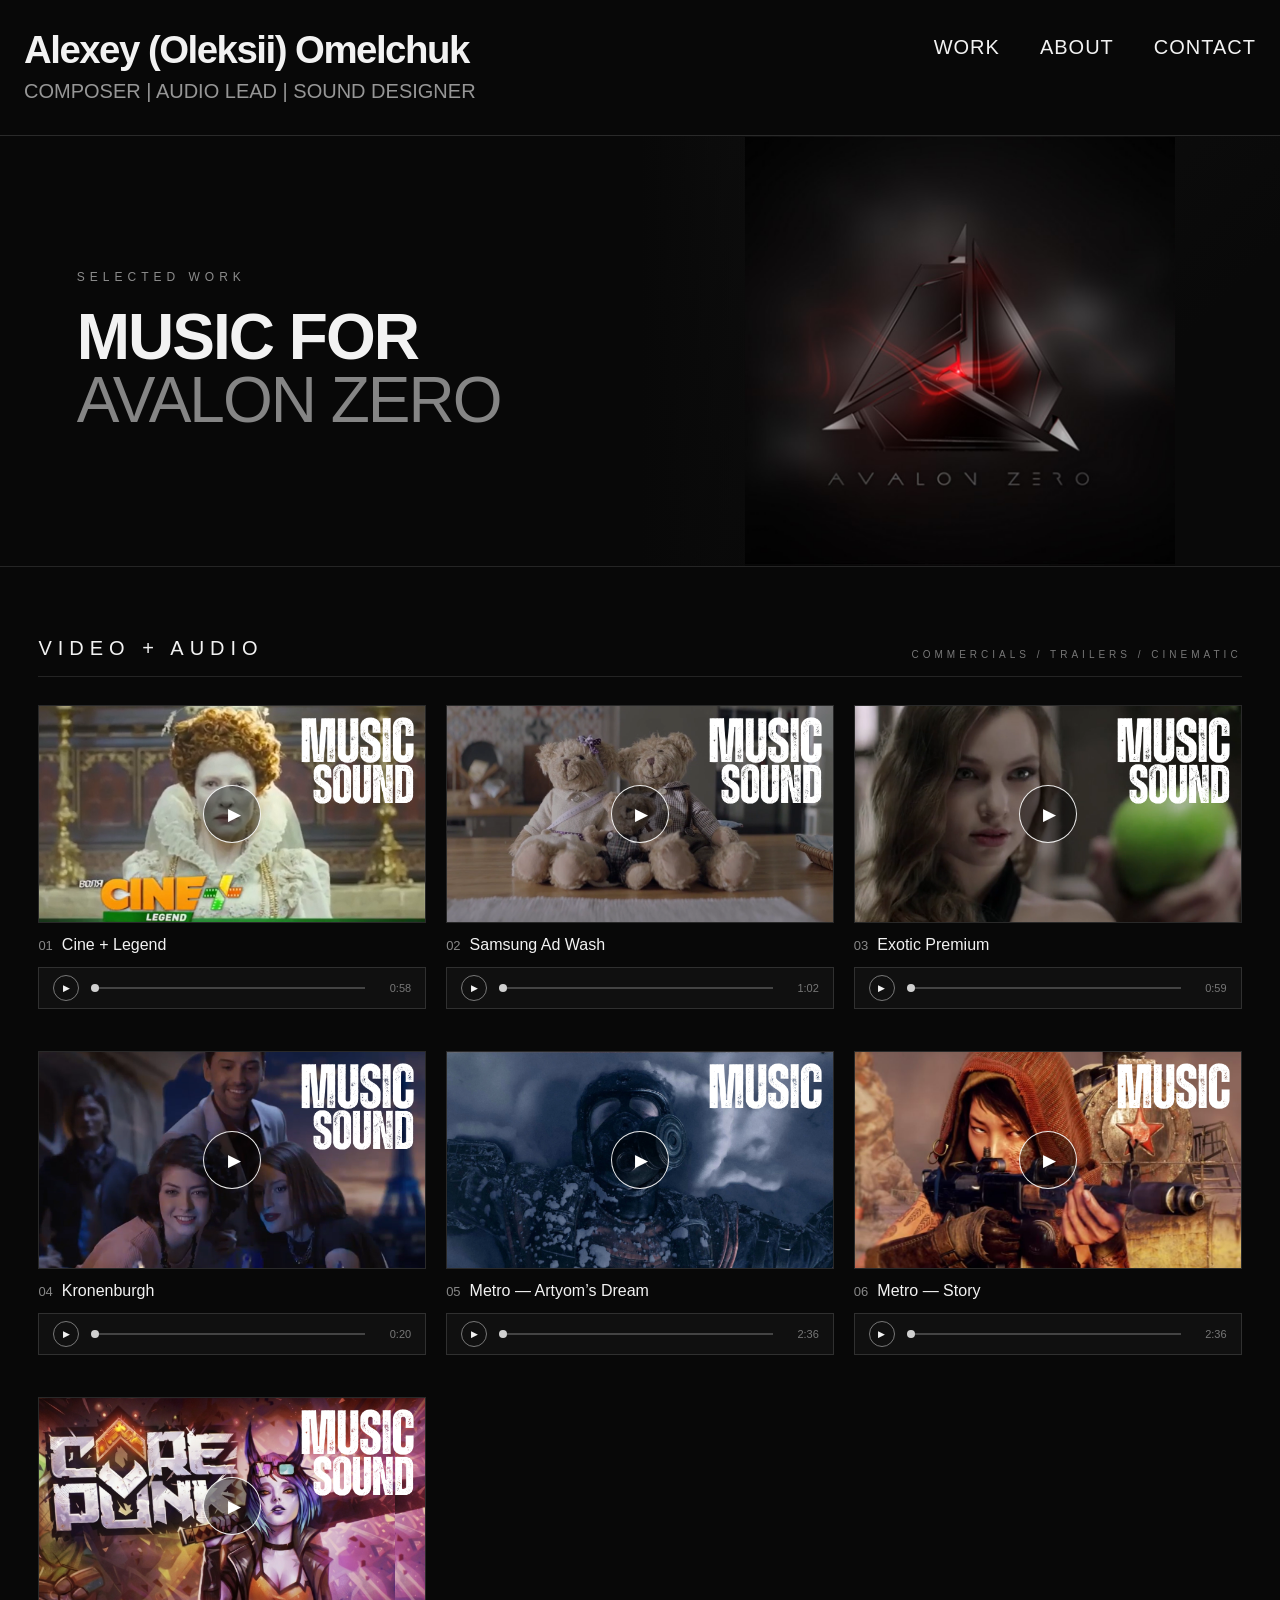
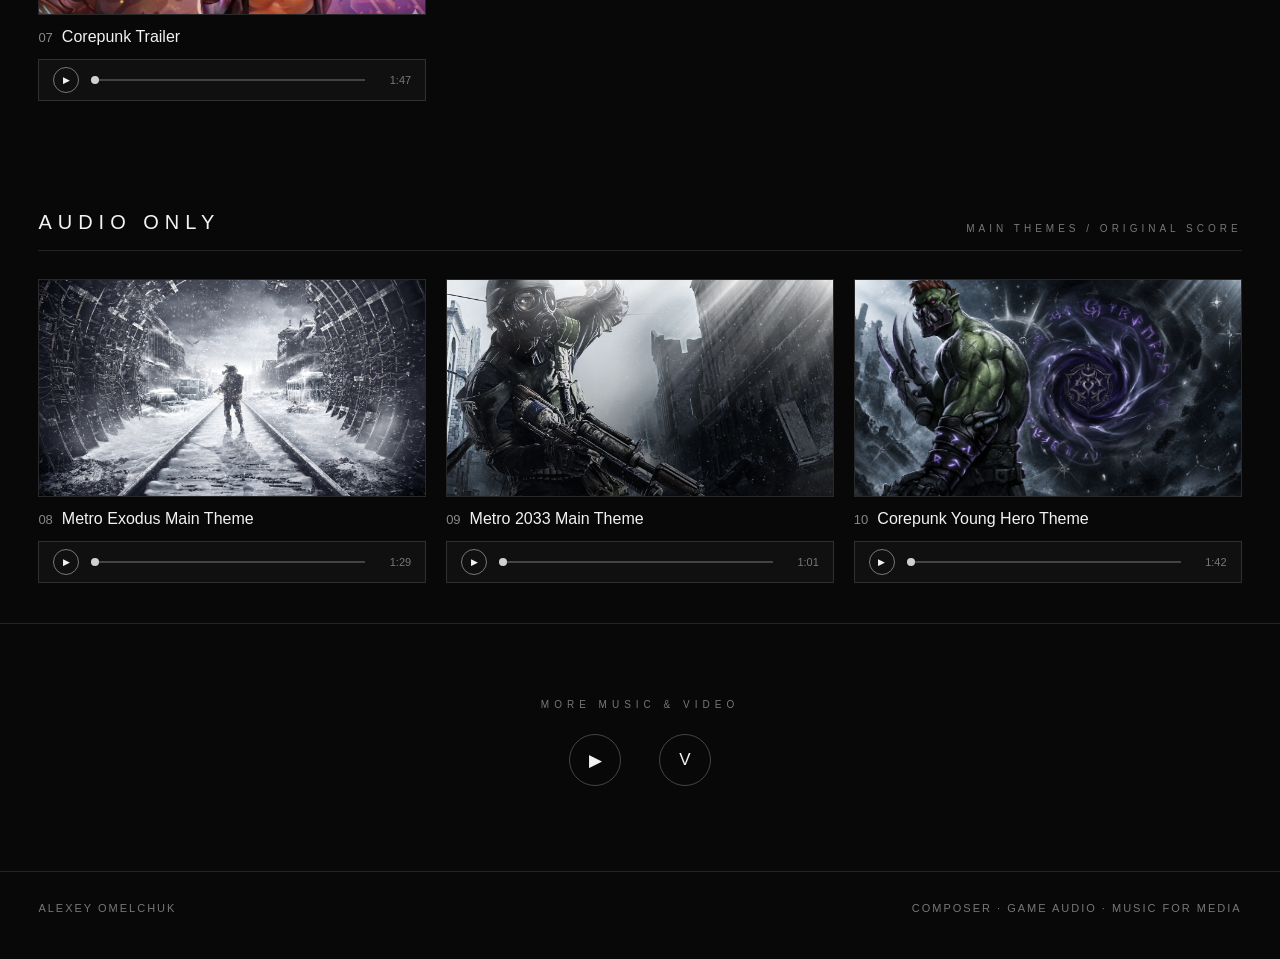
==== commit 7dcd11ac: "Update avalon.html" ====
--- a/avalon.html
+++ b/avalon.html
@@ -595,7 +595,15 @@
   height: 100%;
   display: block;
   object-fit: cover;
-}  
+} 
+    .avalon-logo {
+  position: relative;
+  z-index: 2;
+  width: min(72%, 430px);
+  height: auto;
+  display: block;
+  object-fit: contain;
+}
   </style>
 </head>
 
@@ -627,10 +635,9 @@
   </div>
 
   <div class="hero-art">
-    <!-- Later we will replace this with the real Avalon Zero logo -->
-    <div class="logo-placeholder">
-      AVALON ZERO
-    </div>
+   <img class="avalon-logo"
+     src="images/avalon/logo.jpg"
+     alt="Avalon Zero">
   </div>
 
 </section>
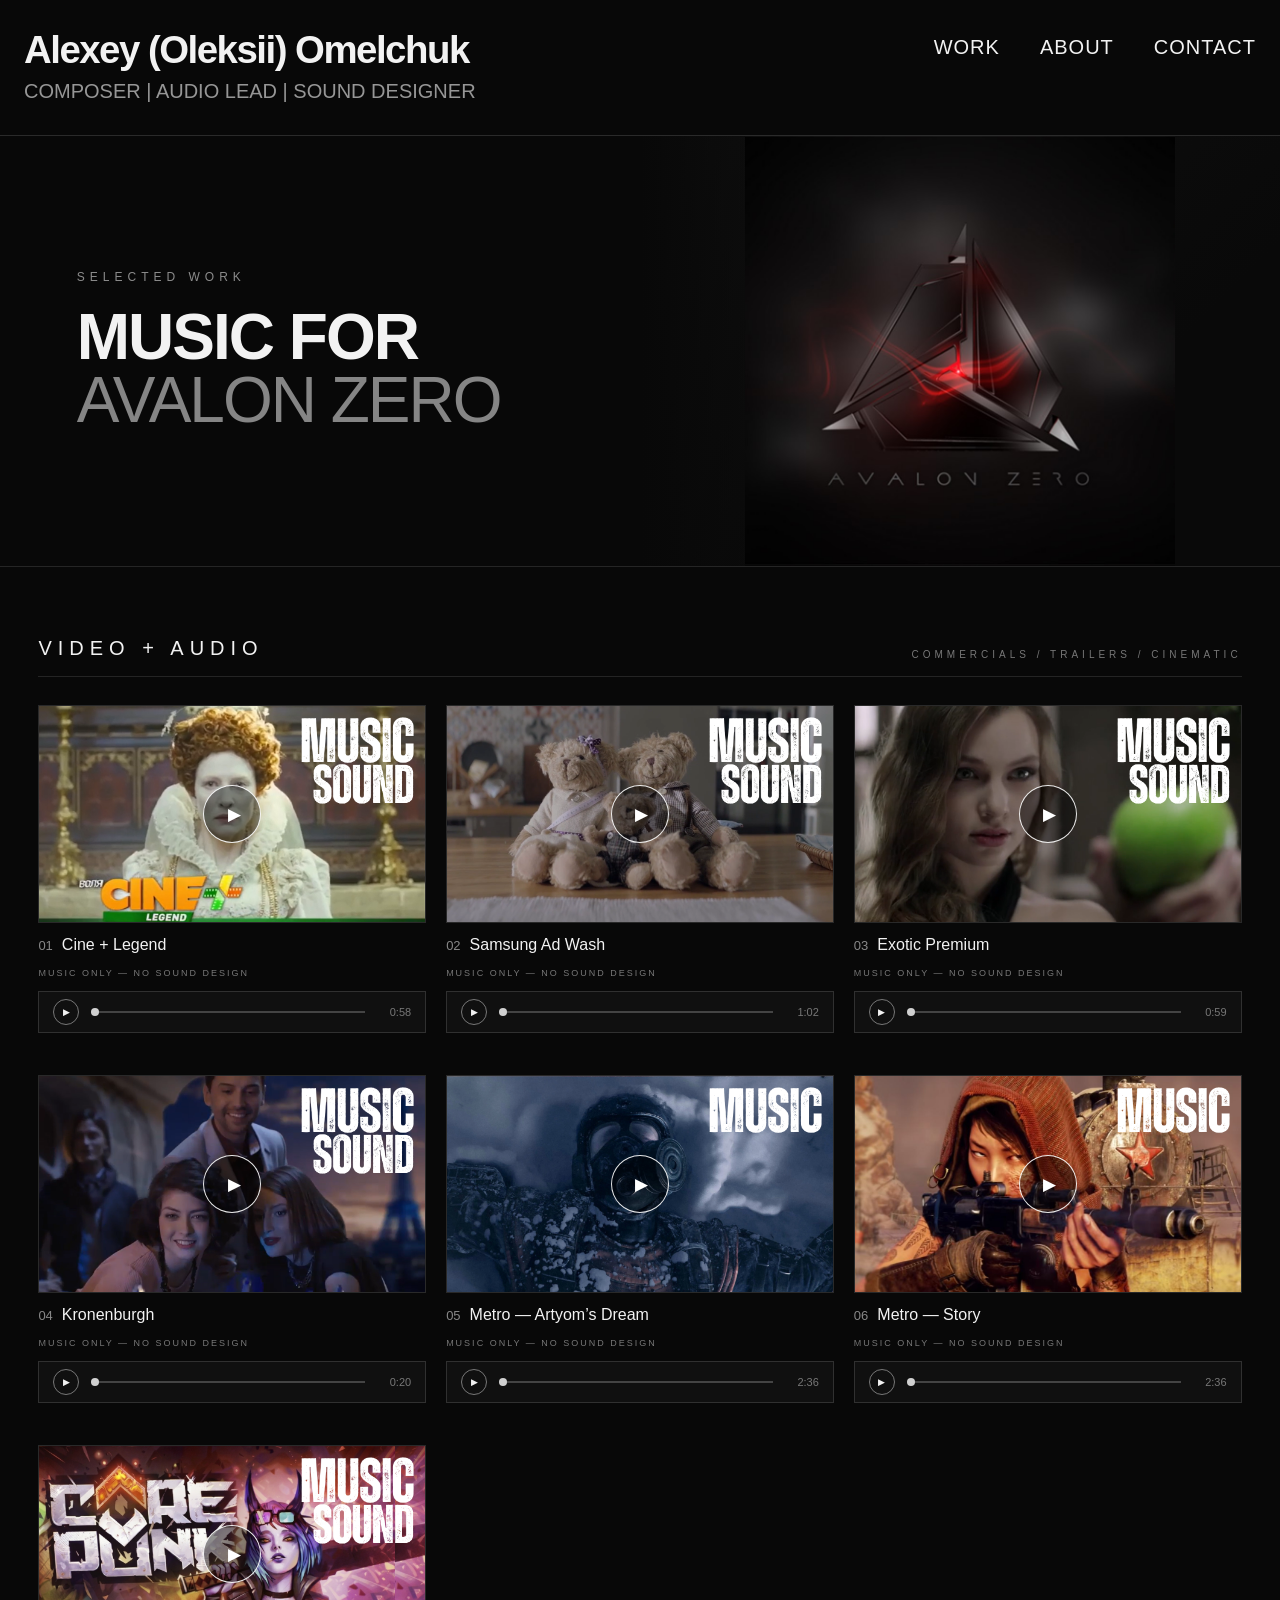
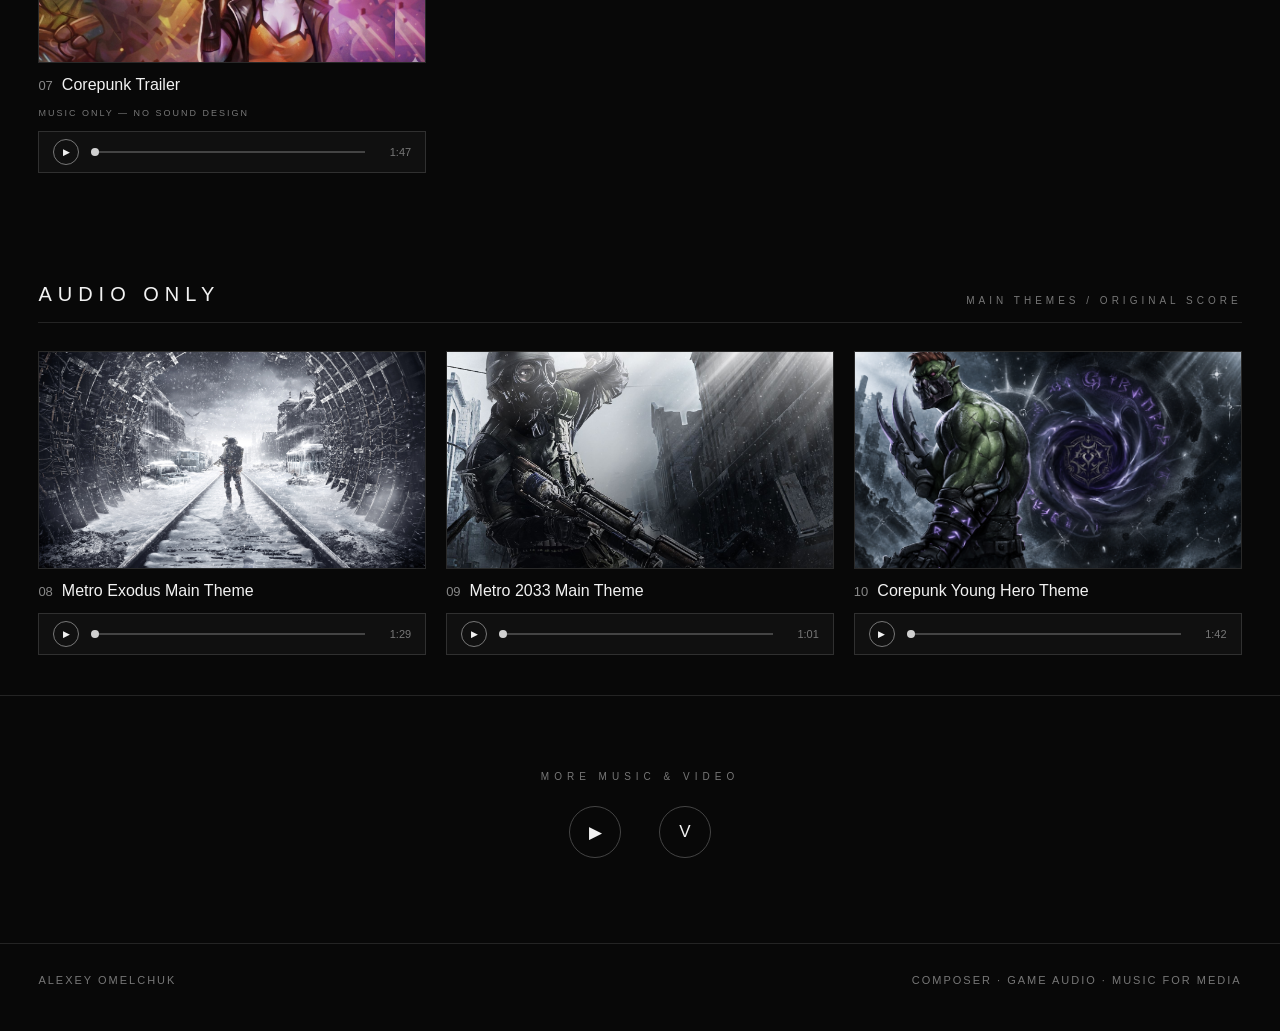
==== commit 6b1c1f14: "Update avalon.html" ====
--- a/avalon.html
+++ b/avalon.html
@@ -604,6 +604,14 @@
   display: block;
   object-fit: contain;
 }
+   .audio-label {
+  margin-top: 14px;
+  margin-bottom: 7px;
+  color: #777;
+  font-size: 9px;
+  letter-spacing: 2px;
+  text-transform: uppercase;
+} 
   </style>
 </head>
 
@@ -663,7 +671,7 @@
       <div class="card-title">
         <span class="number">01</span>Cine + Legend
       </div>
-
+<div class="audio-label">MUSIC ONLY — NO SOUND DESIGN</div>
       <div class="audio-player">
         <button class="audio-play" type="button">▶</button>
         <input class="audio-progress" type="range" min="0" max="100" value="0">
@@ -684,7 +692,7 @@
       <div class="card-title">
         <span class="number">02</span>Samsung Ad Wash
       </div>
-
+<div class="audio-label">MUSIC ONLY — NO SOUND DESIGN</div>
       <div class="audio-player">
         <button class="audio-play" type="button">▶</button>
         <input class="audio-progress" type="range" min="0" max="100" value="0">
@@ -705,7 +713,7 @@
       <div class="card-title">
         <span class="number">03</span>Exotic Premium
       </div>
-
+<div class="audio-label">MUSIC ONLY — NO SOUND DESIGN</div>
       <div class="audio-player">
         <button class="audio-play" type="button">▶</button>
         <input class="audio-progress" type="range" min="0" max="100" value="0">
@@ -726,7 +734,7 @@
       <div class="card-title">
         <span class="number">04</span>Kronenburgh
       </div>
-
+<div class="audio-label">MUSIC ONLY — NO SOUND DESIGN</div>
       <div class="audio-player">
         <button class="audio-play" type="button">▶</button>
         <input class="audio-progress" type="range" min="0" max="100" value="0">
@@ -747,7 +755,7 @@
       <div class="card-title">
         <span class="number">05</span>Metro — Artyom’s Dream
       </div>
-
+<div class="audio-label">MUSIC ONLY — NO SOUND DESIGN</div>
       <div class="audio-player">
         <button class="audio-play" type="button">▶</button>
         <input class="audio-progress" type="range" min="0" max="100" value="0">
@@ -768,7 +776,7 @@
       <div class="card-title">
         <span class="number">06</span>Metro — Story
       </div>
-
+<div class="audio-label">MUSIC ONLY — NO SOUND DESIGN</div>
       <div class="audio-player">
         <button class="audio-play" type="button">▶</button>
         <input class="audio-progress" type="range" min="0" max="100" value="0">
@@ -789,7 +797,7 @@
       <div class="card-title">
         <span class="number">07</span>Corepunk Trailer
       </div>
-
+<div class="audio-label">MUSIC ONLY — NO SOUND DESIGN</div>
       <div class="audio-player">
         <button class="audio-play" type="button">▶</button>
         <input class="audio-progress" type="range" min="0" max="100" value="0">
@@ -885,15 +893,21 @@
 
   <div class="social-icons">
 
-    <!-- Later replace # with Alexey's YouTube URL -->
-    <a href="#" aria-label="YouTube" title="YouTube">
-      ▶
-    </a>
-
-    <!-- Later replace # with Alexey's Vimeo URL -->
-    <a href="#" aria-label="Vimeo" title="Vimeo">
-      V
-    </a>
+   <a href="https://www.youtube.com/channel/UCWcrtHffYncBlx07b9R0oWg"
+   target="_blank"
+   rel="noopener noreferrer"
+   aria-label="YouTube"
+   title="YouTube">
+  ▶
+</a>
+
+<a href="https://vimeo.com/user261738134"
+   target="_blank"
+   rel="noopener noreferrer"
+   aria-label="Vimeo"
+   title="Vimeo">
+  V
+</a>
 
   </div>
 
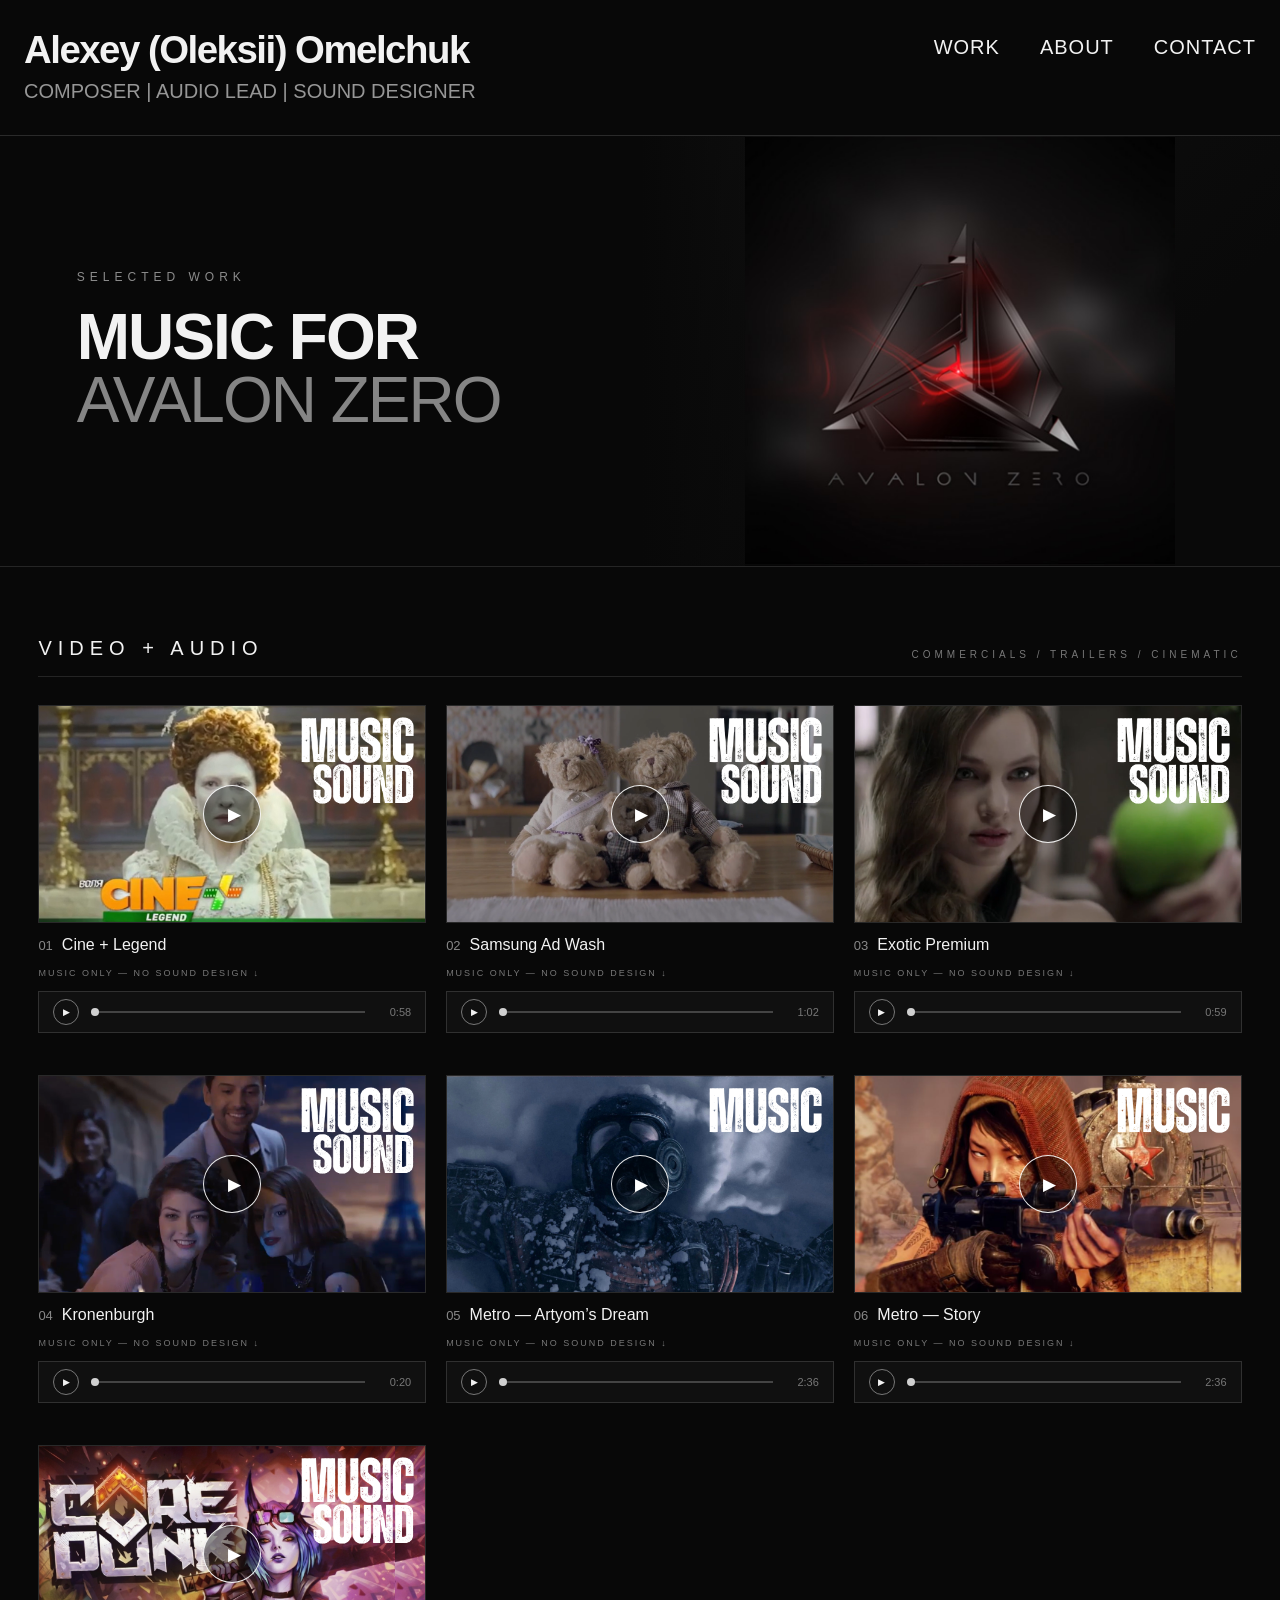
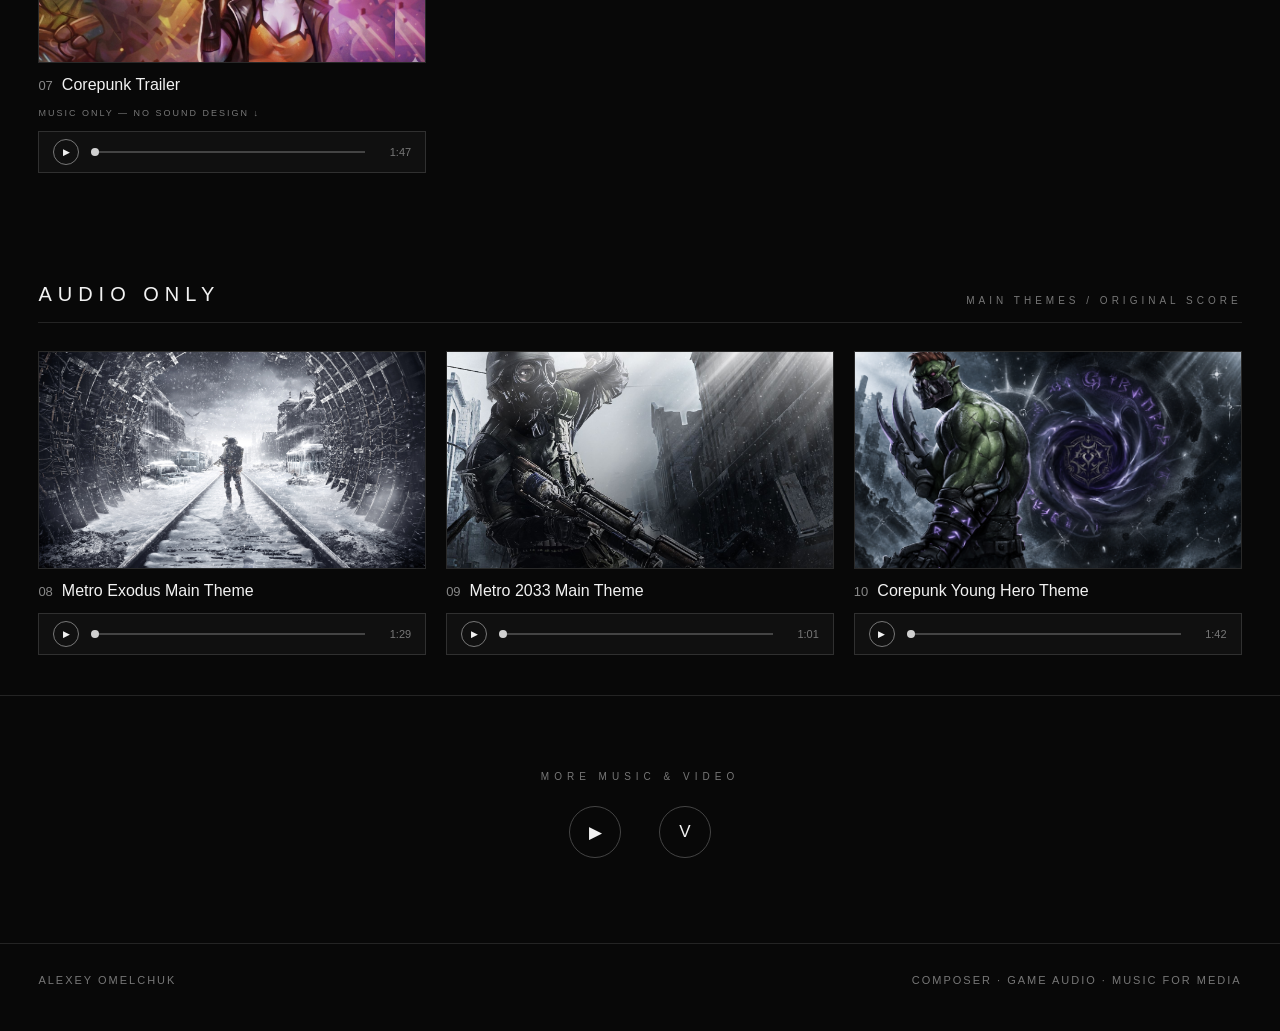
==== commit 0466bfc4: "Update avalon.html" ====
--- a/avalon.html
+++ b/avalon.html
@@ -671,7 +671,7 @@
       <div class="card-title">
         <span class="number">01</span>Cine + Legend
       </div>
-<div class="audio-label">MUSIC ONLY — NO SOUND DESIGN</div>
+<div class="audio-label">MUSIC ONLY — NO SOUND DESIGN ↓ </div>
       <div class="audio-player">
         <button class="audio-play" type="button">▶</button>
         <input class="audio-progress" type="range" min="0" max="100" value="0">
@@ -692,7 +692,7 @@
       <div class="card-title">
         <span class="number">02</span>Samsung Ad Wash
       </div>
-<div class="audio-label">MUSIC ONLY — NO SOUND DESIGN</div>
+<div class="audio-label">MUSIC ONLY — NO SOUND DESIGN ↓ </div>
       <div class="audio-player">
         <button class="audio-play" type="button">▶</button>
         <input class="audio-progress" type="range" min="0" max="100" value="0">
@@ -713,7 +713,7 @@
       <div class="card-title">
         <span class="number">03</span>Exotic Premium
       </div>
-<div class="audio-label">MUSIC ONLY — NO SOUND DESIGN</div>
+<div class="audio-label">MUSIC ONLY — NO SOUND DESIGN ↓ </div>
       <div class="audio-player">
         <button class="audio-play" type="button">▶</button>
         <input class="audio-progress" type="range" min="0" max="100" value="0">
@@ -734,7 +734,7 @@
       <div class="card-title">
         <span class="number">04</span>Kronenburgh
       </div>
-<div class="audio-label">MUSIC ONLY — NO SOUND DESIGN</div>
+<div class="audio-label">MUSIC ONLY — NO SOUND DESIGN ↓ </div>
       <div class="audio-player">
         <button class="audio-play" type="button">▶</button>
         <input class="audio-progress" type="range" min="0" max="100" value="0">
@@ -755,7 +755,7 @@
       <div class="card-title">
         <span class="number">05</span>Metro — Artyom’s Dream
       </div>
-<div class="audio-label">MUSIC ONLY — NO SOUND DESIGN</div>
+<div class="audio-label">MUSIC ONLY — NO SOUND DESIGN ↓ </div>
       <div class="audio-player">
         <button class="audio-play" type="button">▶</button>
         <input class="audio-progress" type="range" min="0" max="100" value="0">
@@ -776,7 +776,7 @@
       <div class="card-title">
         <span class="number">06</span>Metro — Story
       </div>
-<div class="audio-label">MUSIC ONLY — NO SOUND DESIGN</div>
+<div class="audio-label">MUSIC ONLY — NO SOUND DESIGN ↓ </div>
       <div class="audio-player">
         <button class="audio-play" type="button">▶</button>
         <input class="audio-progress" type="range" min="0" max="100" value="0">
@@ -797,7 +797,7 @@
       <div class="card-title">
         <span class="number">07</span>Corepunk Trailer
       </div>
-<div class="audio-label">MUSIC ONLY — NO SOUND DESIGN</div>
+<div class="audio-label">MUSIC ONLY — NO SOUND DESIGN ↓ </div>
       <div class="audio-player">
         <button class="audio-play" type="button">▶</button>
         <input class="audio-progress" type="range" min="0" max="100" value="0">
